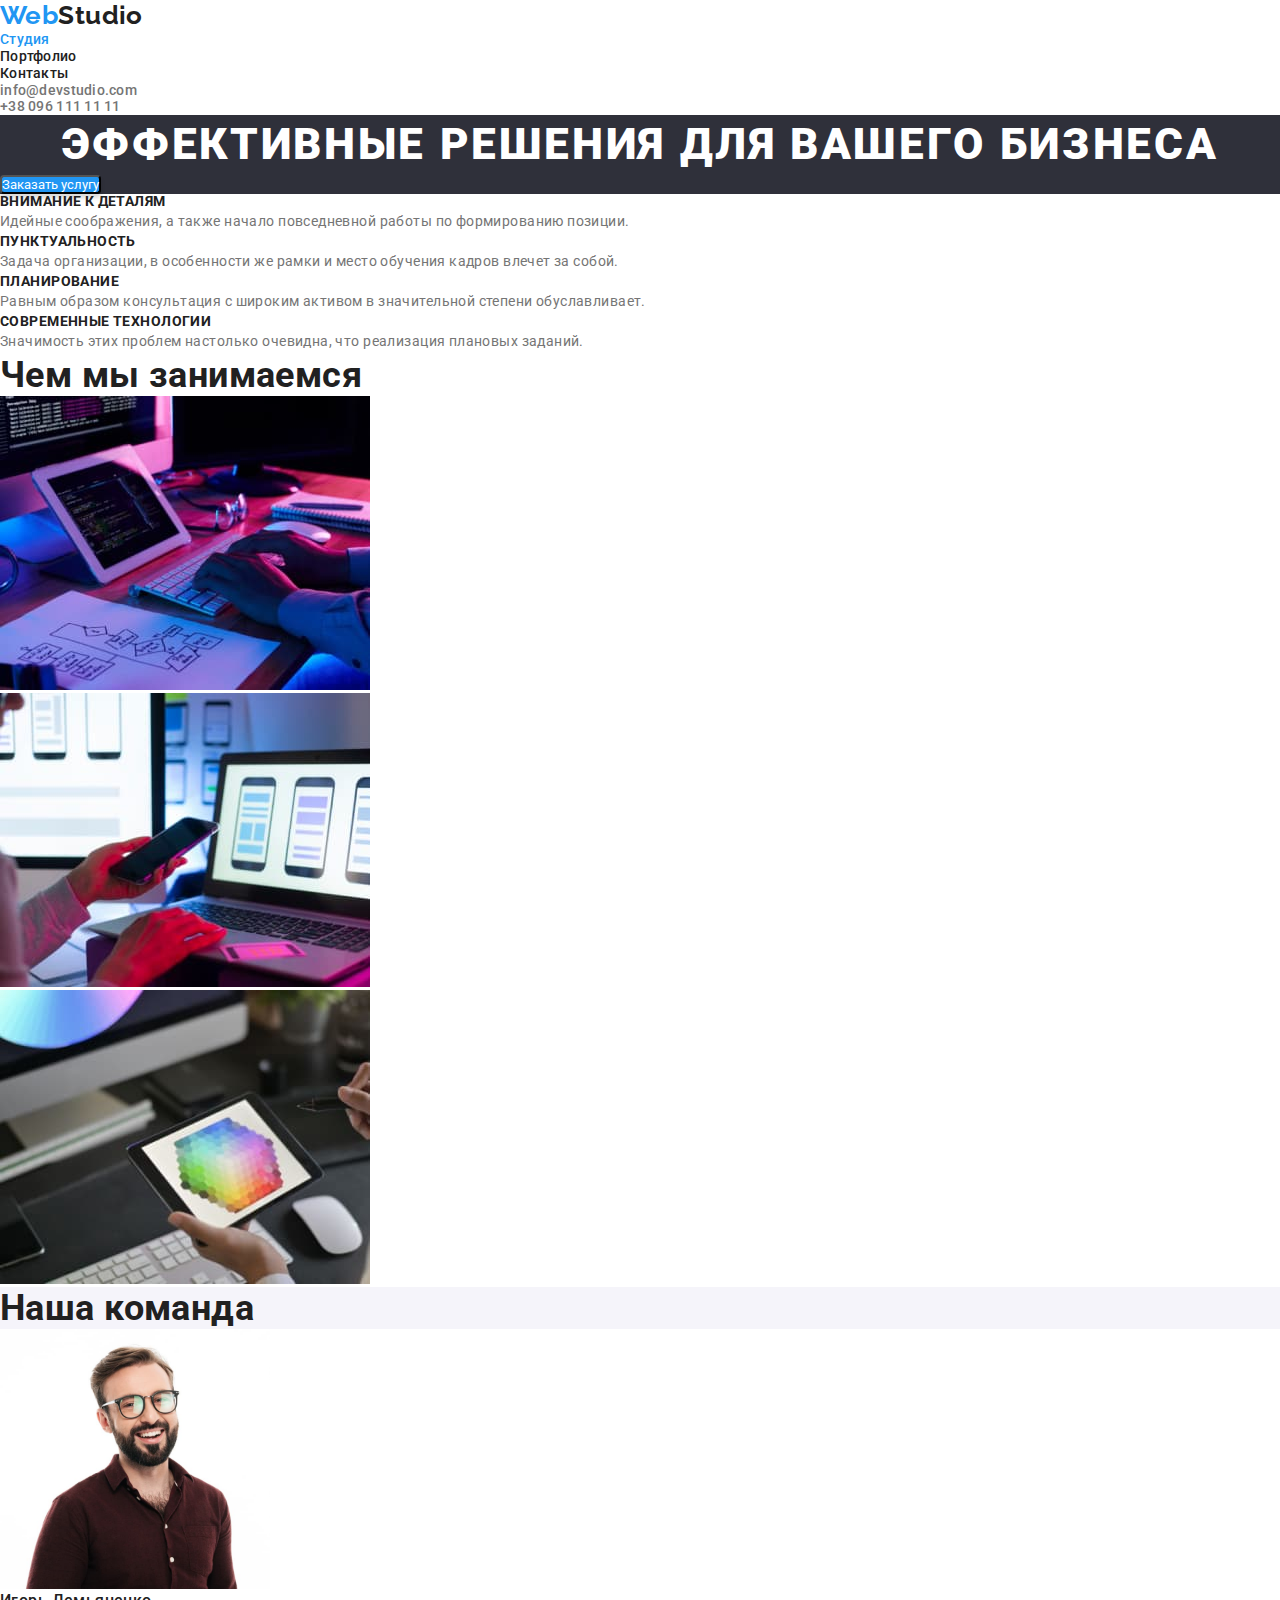
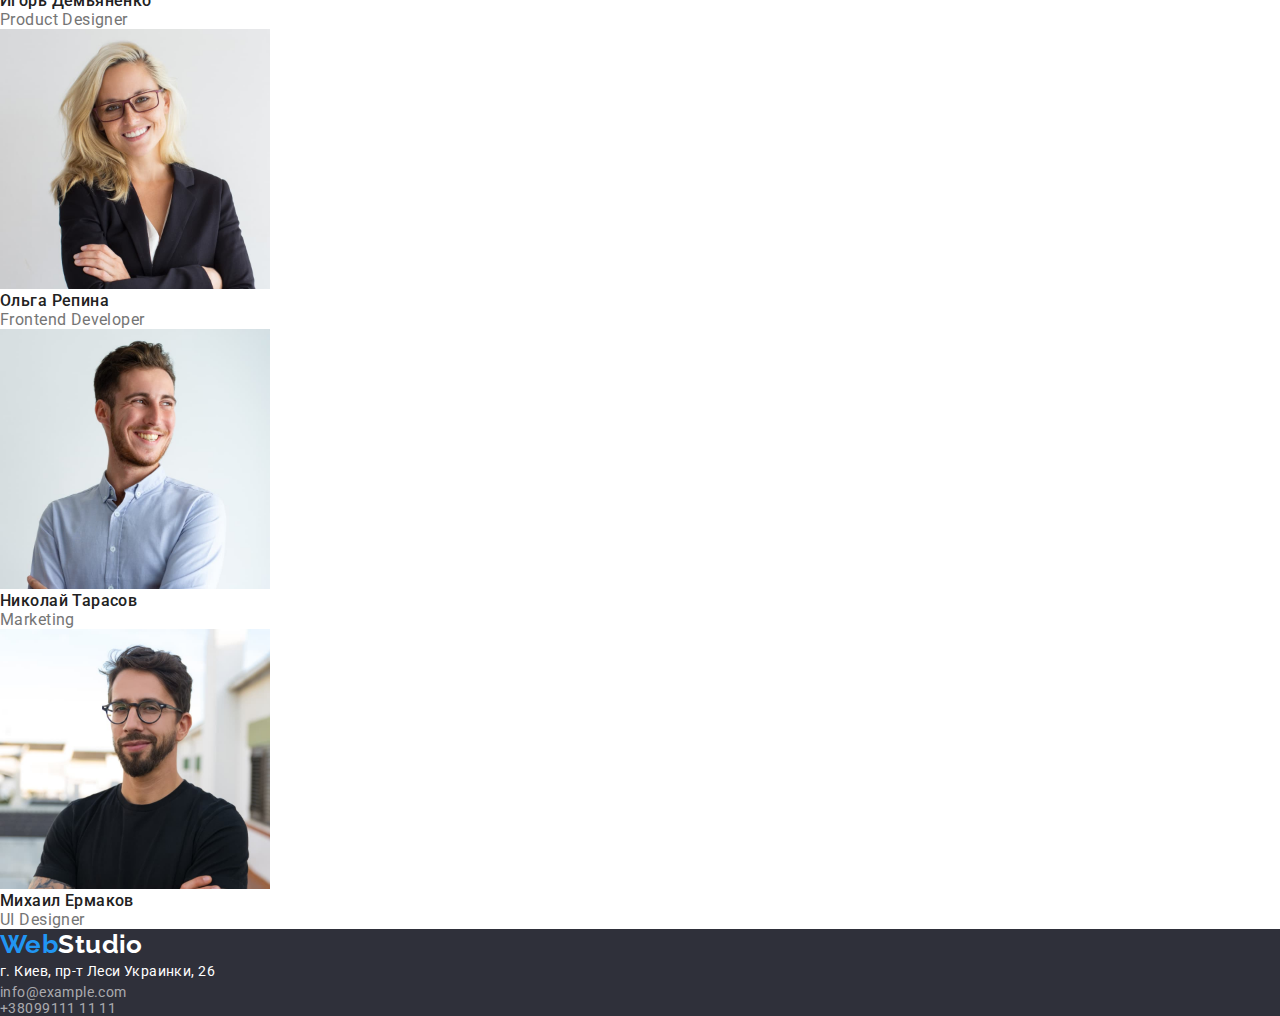
==== index.html @ 6daf39ee "add file from hw-02" ====
<!DOCTYPE html>
<html lang="ru">
  <head>
    <meta charset="UTF-8" />
    <meta http-equiv="X-UA-Compatible" content="IE=edge" />
    <meta name="viewport" content="width=device-width, initial-scale=1.0" />
    <title>WebStudio</title>
    <link rel="preconnect" href="https://fonts.googleapis.com" />
    <link rel="preconnect" href="https://fonts.gstatic.com" crossorigin />
    <link
      href="https://fonts.googleapis.com/css2?family=Raleway:wght@700&family=Roboto:wght@400;500;700;900&display=swap"
      rel="stylesheet"
    />
    <link rel="stylesheet" href="./css/styles.css" />
  </head>
  <body>
    <!-- шапка сайту -->
    <header class="header">
      <nav class="header-nav">
        <a href="" class="header-logo">Web<span class="header-logoblack">Studio</span></a>
        <ul class="header-nav list">
          <li class="header-item"><a href="./index.html" class="headerlink current">Студия</a></li>
          <li class="header-item"><a href="./portfolio.html" class="headerlink">Портфолио</a></li>
          <li class="header-item"><a href="" class="headerlink">Контакты</a></li>
        </ul>
      </nav>
      <!-- мейл і тел -->
      <ul class="header-contact list">
        <li class="header-item">
          <a href="mailto:info@devstudio.com" class="headermail">info@devstudio.com</a>
        </li>
        <li class="header-item">
          <a href="tel:+380961111111" class="headertel">+38 096 111 11 11</a>
        </li>
      </ul>
    </header>
    <!-- ефективне рішення -->
    <main>
      <section class="efect">
        <h1 class="texth1">Эффективные решения для вашего бизнеса</h1>
        <button type="button" class="button-zakaz">Заказать услугу</button>
      </section>
      <!-- особливості -->
      <section>
        <h2 hidden>Особливості</h2>
        <ul class="title list">
          <li class="special item">
            <h3 class="special-big">Внимание к деталям</h3>
            <p class="special small">
              Идейные соображения, а также начало повседневной работы по формированию позиции.
            </p>
          </li>
          <li class="special item">
            <h3 class="special-big">Пунктуальность</h3>
            <p class="special small">
              Задача организации, в особенности же рамки и место обучения кадров влечет за собой.
            </p>
          </li>
          <li class="special item">
            <h3 class="special-big">Планирование</h3>
            <p class="special small">
              Равным образом консультация с широким активом в значительной степени обуславливает.
            </p>
          </li>
          <li class="special item">
            <h3 class="special-big">Современные технологии</h3>
            <p class="special small">
              Значимость этих проблем настолько очевидна, что реализация плановых заданий.
            </p>
          </li>
        </ul>
      </section>
      <!-- чим ми займаємося -->
      <section>
        <h2 class="chem-text">Чем мы занимаемся</h2>
        <ul class="chem-list">
          <li class="chem-item">
            <a href="" class="working1"
              ><img src="./images/img1.jpg" alt="work with comp" width="370"
            /></a>
          </li>
          <li>
            <a href="" class="working2"
              ><img src="./images/img2.jpg" alt="work with phone" width="370"
            /></a>
          </li>
          <li>
            <a href="" class="working3"
              ><img src="./images/img3.jpg" alt="work with tablet" width="370"
            /></a>
          </li>
        </ul>
      </section>
      <!-- наша команда -->
      <section class="ourteam">
        <h2 class="ourteam-text">Наша команда</h2>
        <ul class="team-list">
          <li class="team-item">
            <img src="./images/imgteam1.jpg" alt="Product Designer" width="270" />
            <h3 class="teamtext-big">Игорь Демьяненко</h3>
            <p class="teamtext-small" lang="eu">Product Designer</p>
          </li>
          <li class="team-item">
            <img src="./images/imgteam2.jpg" alt="Frontend Developer" width="270" />
            <h3 class="teamtext-big">Ольга Репина</h3>
            <p class="teamtext-small" lang="eu">Frontend Developer</p>
          </li>
          <li class="team-item">
            <img src="./images/imgteam3.jpg" alt="Marketing" width="270" />
            <h3 class="teamtext-big">Николай Тарасов</h3>
            <p class="teamtext-small" lang="eu">Marketing</p>
          </li>
          <li class="team-item">
            <img src="./images/imgteam4.jpg" alt="UI Designer" width="270" />
            <h3 class="teamtext-big">Михаил Ермаков</h3>
            <p class="teamtext-small" lang="eu">UI Designer</p>
          </li>
        </ul>
      </section>
    </main>
    <!-- подвал -->
    <footer class="footer">
      <a href="" class="footer-logo">Web<span class="footer-logowhite">Studio</span></a>
      <address class="footer-address">
        <ul class="footer-list">
          <li class="footer-item">
            <a href="" class="footer-streat">г. Киев, пр-т Леси Украинки, 26</a>
          </li>
          <li class="footer-item">
            <a href="mailto:info@example.com" class="footermail-link">info@example.com</a>
          </li>
          <li class="footer-item">
            <a href="tel:+380991111111" class="footertel-link">+38099111 11 11</a>
          </li>
        </ul>
      </address>
    </footer>
  </body>
</html>
---- css/styles.css ----
/* Палітра кольорів */
/* primary-text-color: #212121;
    second-text-color: #757575;
    accent-color: #2196f3;
    accent-color-text: #ffffff;
    background-header: #ffffff;
    background-efect: #2f303a;
    background-ourteam-color: #f5f4fa;
    line-header: #ececec;
    background-buttom: #f5f4fa;
    background-buttom-accent: #2196f3;
    box-shadow: 0px 3px 1px rgba(0, 0, 0, 0.1), 0px 1px 2px rgba(0, 0, 0, 0.08),
  0px 2px 2px rgba(0, 0, 0, 0.12);
    box-shadow-buttom-studio: 0px 4px 4px rgba(0, 0, 0, 0.15);
    box-shadow-team: 0px 1px 3px rgba(0, 0, 0, 0.12), 0px 1px 1px rgba(0, 0, 0, 0.14),
    0px 2px 1px rgba(0, 0, 0, 0.2);
    background-color: #ffffff;
    background-box: #ffffff;
    border-color: #eeeeee;
    footerbackground-color: #2f303a;
    footer-text: rgba(255, 255, 255, 0.6);
    footer-text-color: #ffffff; */

:root {
  --primary-text-color: #212121;
  --second-text-color: #757575;
  --accent-color: #2196f3;
  --accent-color-text: #ffffff;
  --background-header: #ffffff;
  --background-efect: #2f303a;
  --background-ourteam-color: #f5f4fa;
  --line-header: #ececec;
  --background-buttom: #f5f4fa;
  --background-buttom-accent: #2196f3;
  --background-buttom-zakaz-hover: #188ce8;
  --box-shadow: 0px 3px 1px rgba(0, 0, 0, 0.1), 0px 1px 2px rgba(0, 0, 0, 0.08),
    0px 2px 2px rgba(0, 0, 0, 0.12);
  --box-shadow-buttom-studio: 0px 4px 4px rgba(0, 0, 0, 0.15);
  --box-shadow-team: 0px 1px 3px rgba(0, 0, 0, 0.12), 0px 1px 1px rgba(0, 0, 0, 0.14),
    0px 2px 1px rgba(0, 0, 0, 0.2);
  --background-color: #ffffff;
  --background-box: #ffffff;
  --background-img-team: #ffffff;
  --border-color: #eeeeee;
  --footerbackground-color: #2f303a;
  --footer-text: rgba(255, 255, 255, 0.6);
  --footer-text-color: #ffffff;
}

body {
  color: var(--primary-text-color);
  background: var(--background-color);
  font-family: 'Roboto', sans-serif;
  font-size: 14px;
  font-style: normal;
  letter-spacing: 0.03em;
}

.header {
  background: var(--background-header);
}
.list,
a {
  font-style: normal;
  list-style: none;
  text-decoration: none;
}
* {
  margin: 0;
  padding: 0;
}

/* логотип WebStudio */
.header-logo {
  font-family: 'Raleway';
  font-weight: 700;
  font-size: 26px;
  line-height: 1.2;
  color: var(--accent-color);
}
.header-logoblack {
  color: var(--primary-text-color);
}

/* навігація Студия */
.headerlink {
  font-weight: 500;
  line-height: 1.2;
  letter-spacing: 0.02em;
  color: var(--primary-text-color);
}

.header-nav .headerlink.current {
  color: var(--accent-color);
}
.header-nav .headerlink:hover,
.header-nav .headerlink:focus {
  color: var(--accent-color);
}

/* мейл і тел */
.headermail,
.headertel {
  cursor: pointer;
  font-weight: 500;
  line-height: 1.2;
  letter-spacing: 0.02em;
  color: var(--second-text-color);
}

.headermail:hover,
.headermail:focus {
  color: var(--accent-color);
}
.headertel:hover,
.headertel:focus {
  color: var(--accent-color);
}

/* фильтр */
.filter {
  font-family: inherit;
  font-weight: 500;
  font-size: 16px;
  line-height: 1.62;
  text-align: center;
  cursor: pointer;
  color: var(--primary-text-color);
  background: var(--background-buttom);
  border-radius: 4px;
}
.vse {
  color: var(--accent-color-text);
  background-color: var(--background-buttom-accent);
  cursor: pointer;
  box-shadow: var(--box-shadow);
}
.vse:hover,
.vse:focus {
  color: var(--accent-color-text);
  background-color: var(--background-buttom-accent);
}
.vse:active {
  color: var(--accent-color-text);
  background-color: var(--background-buttom-accent);
}
.web {
  cursor: pointer;
}
.web:hover,
.web:focus {
  color: var(--accent-color-text);
  background-color: var(--background-buttom-accent);
}
.pril {
  cursor: pointer;
}
.pril:hover,
.pril:focus {
  color: var(--accent-color-text);
  background-color: var(--background-buttom-accent);
}
.diz {
  cursor: pointer;
}
.diz:hover,
.diz:focus {
  color: var(--accent-color-text);
  background-color: var(--background-buttom-accent);
}
.market {
  cursor: pointer;
}
.market:hover,
.market:focus {
  color: var(--accent-color-text);
  background-color: var(--background-buttom-accent);
}

/* project  */
.project-big {
  font-weight: 700;
  font-size: 18px;
  line-height: 2;
  letter-spacing: 0.06em;
  color: var(--primary-text-color);
}
.project-small {
  font-size: 16px;
  line-height: 1.87;
  color: var(--second-text-color);
}
.box {
  box-sizing: border-box;
  background: var(--background-box);
  border: 1px solid var(--border-color);
}

/* підвал */
.footer {
  background: var(--footerbackground-color);
}
.footer-logo {
  font-family: 'Raleway';
  font-weight: 700;
  font-size: 26px;
  line-height: 1.2;
  color: var(--accent-color);
}
.footer-logowhite {
  color: var(--accent-color-text);
}
.footer-address {
  font-style: inherit;
}

.footer-streat {
  line-height: 1.71;
  letter-spacing: 0.03em;
  color: var(--footer-text-color);
}
.footer-item > a:hover,
.footer-item > a:focus {
  color: var(--accent-color);
}
.footermail-link,
.footertel-link {
  letter-spacing: 0.03em;
  color: var(--footer-text);
  text-decoration: none;
}

/* css index */

/* ефективне рішення */
.efect {
  background-color: var(--background-efect);
}
.texth1 {
  font-weight: 900;
  font-size: 44px;
  line-height: 1.36;
  text-align: center;
  letter-spacing: 0.06em;
  text-transform: uppercase;
  color: var(--accent-color-text);
}
/* кнопка */
.button-zakaz {
  font-family: inherit;
  box-shadow: var(--box-shadow-buttom-studio);
  border-radius: 4px;
  color: var(--accent-color-text);
  background: var(--background-buttom-accent);
}
.button-zakaz:hover,
.button-zakaz:focus {
  color: var(--accent-color-text);
  background-color: var(--background-buttom-zakaz-hover);
}
/* особливості */
.special-big {
  font-weight: 700;
  font-size: 14px;
  line-height: 1.14;
  text-transform: uppercase;
  color: var(--primary-text-color);
}
/* застосовано іншу специфічність css */
.special .small {
  font-weight: 400;
  font-size: 14px;
  line-height: 1.71;
  color: var(--second-text-color);
}

/* чим ми займаємося */
.chem-text {
  font-weight: 700;
  font-size: 36px;
  line-height: 1.17;
  color: var(--primary-text-color);
}

/* наша команда */
.ourteam {
  background: var(--background-ourteam-color);
}
.team-item {
  background-color: var(--background-img-team);
}
.ourteam-text {
  font-weight: 700;
  font-size: 36px;
  line-height: 1.17;
  color: var(--primary-text-color);
}
.teamtext-big {
  font-weight: 500;
  font-size: 16px;
  line-height: 1.12;
  color: var(--primary-text-color);
}

.teamtext-small {
  font-weight: 400;
  font-size: 16px;
  line-height: 1.19;
  color: var(--second-text-color);
}
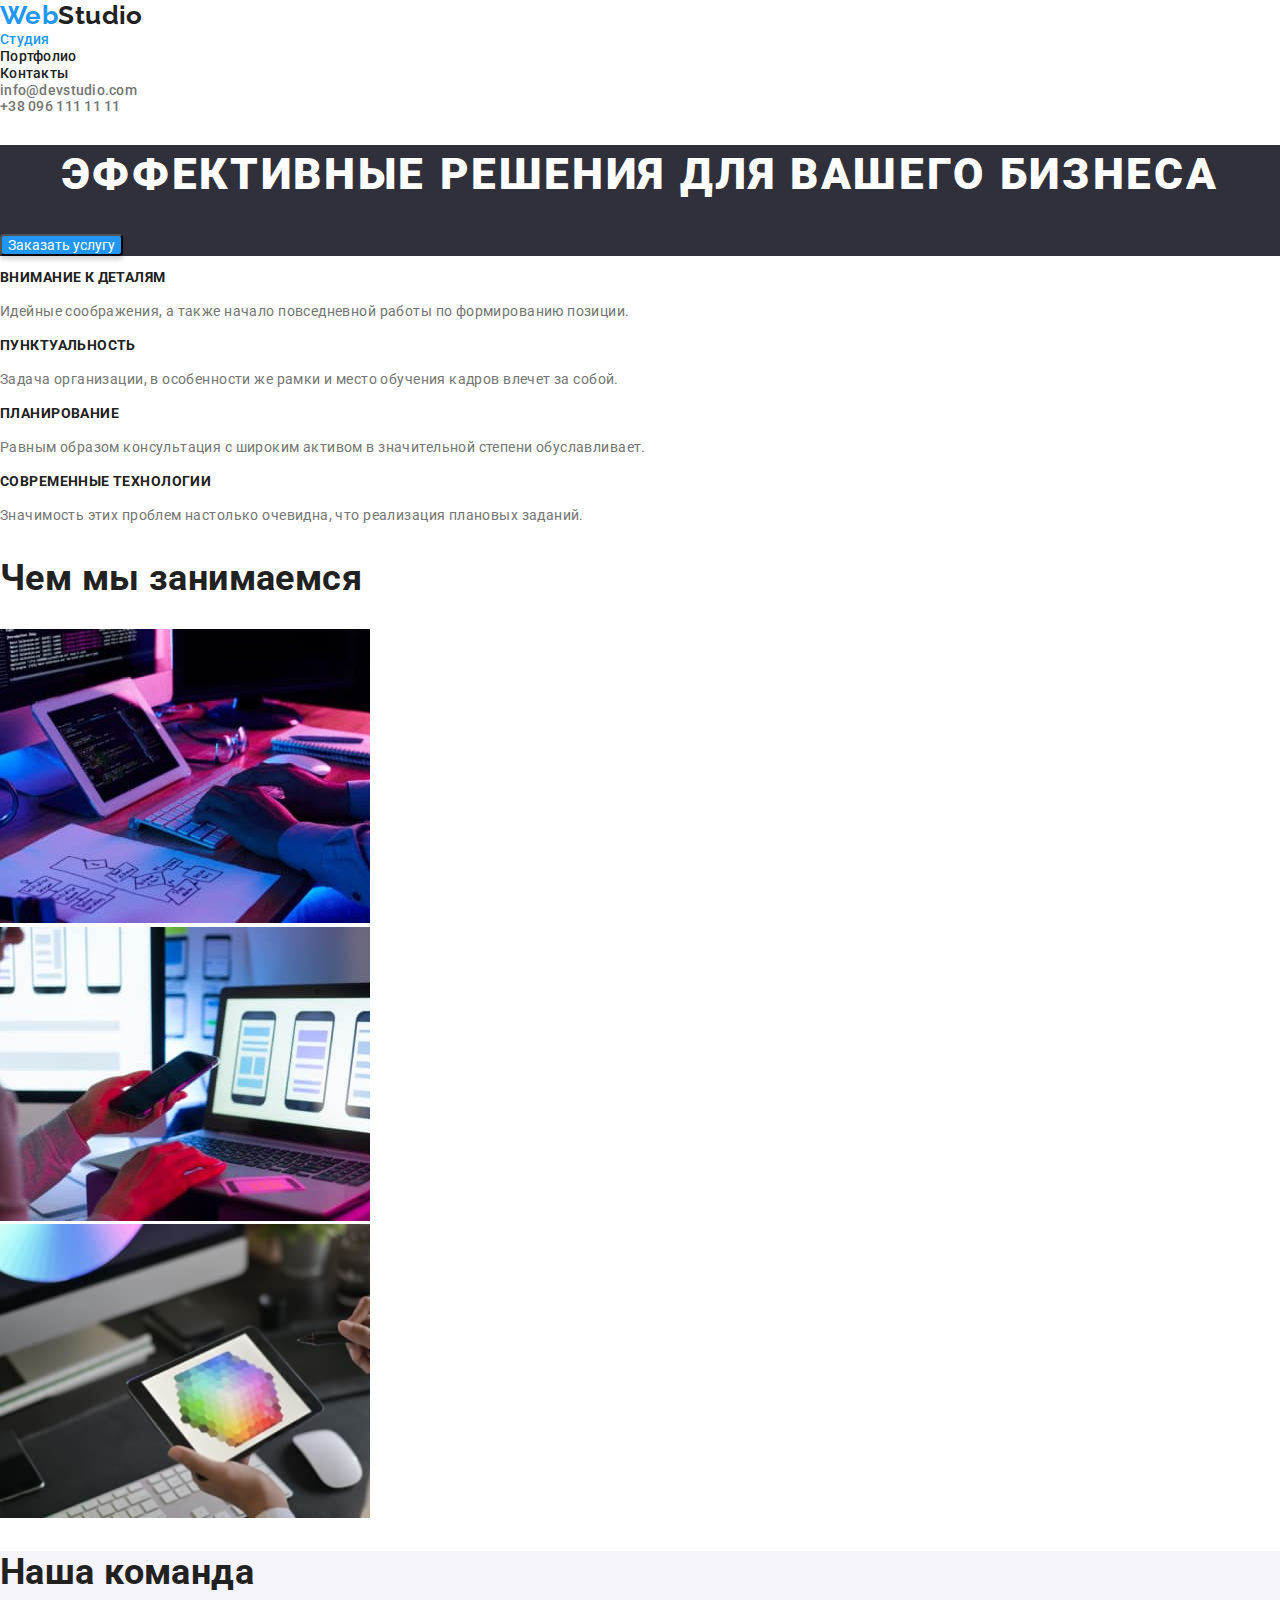
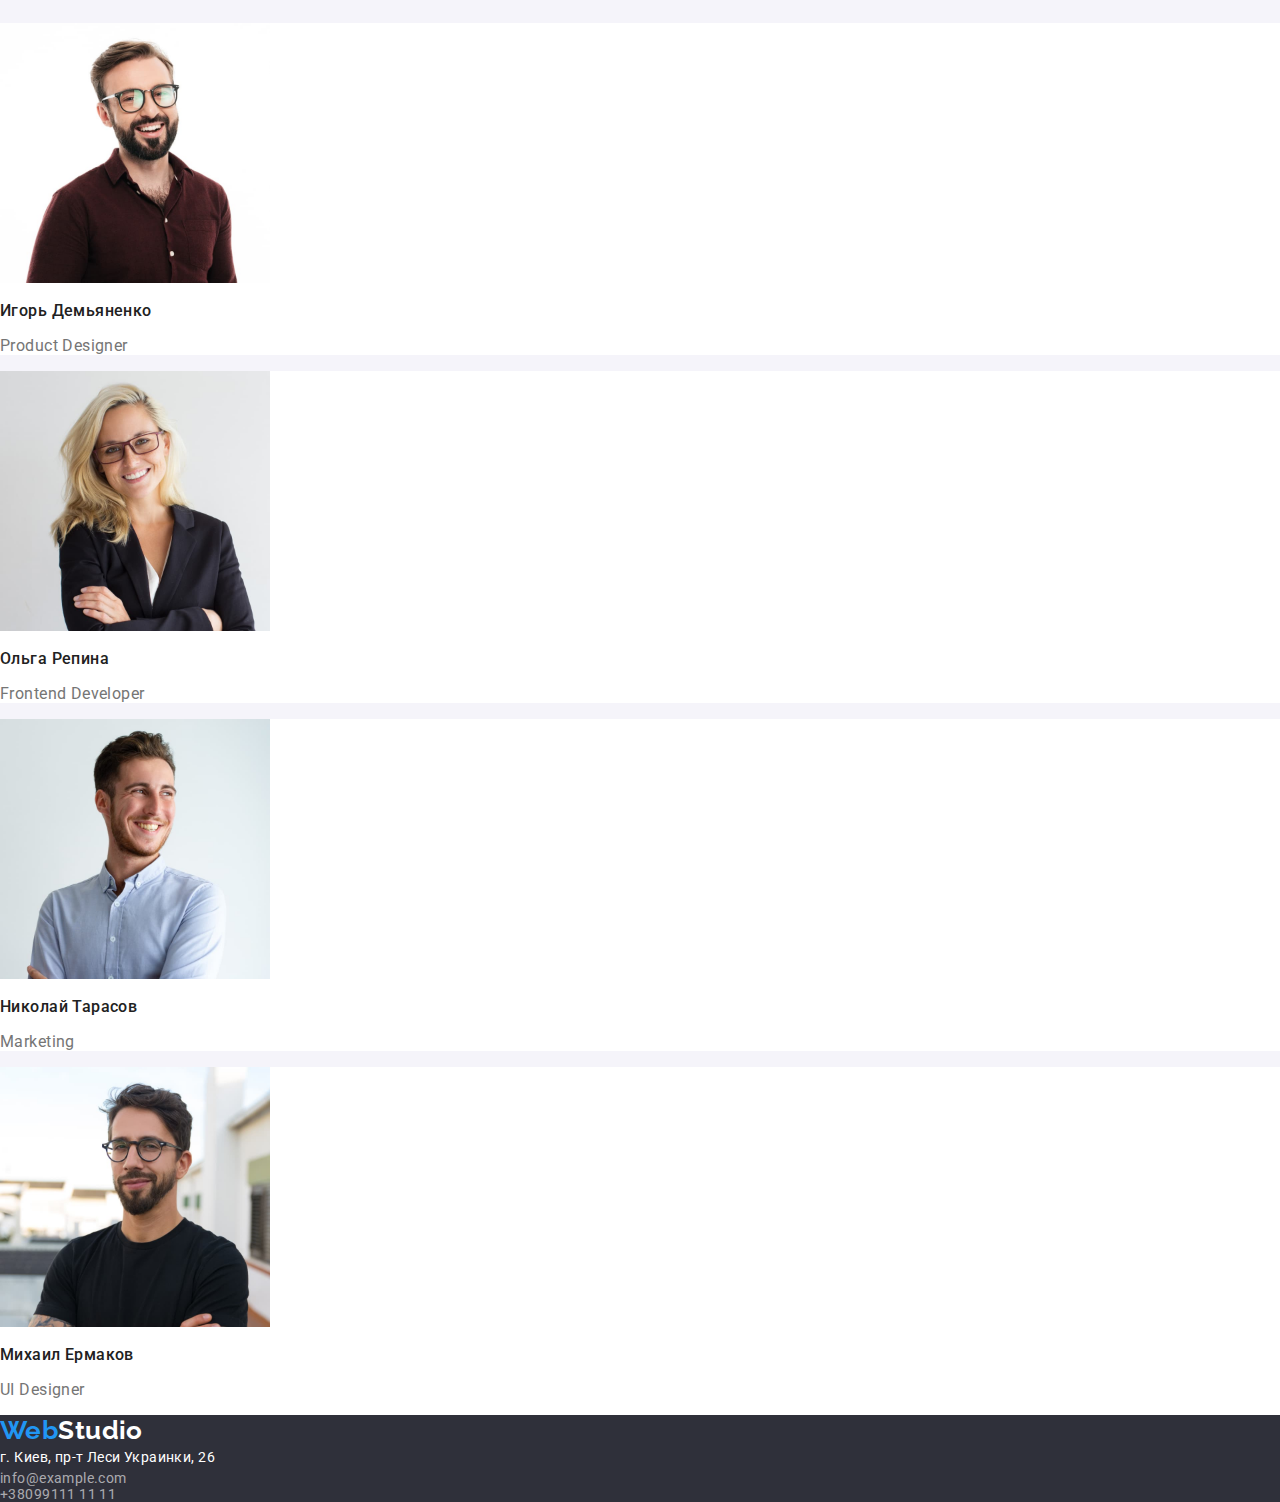
==== commit 1e39a893: "add normalize" ====
--- a/index.html
+++ b/index.html
@@ -10,6 +10,10 @@
     <link
       href="https://fonts.googleapis.com/css2?family=Raleway:wght@700&family=Roboto:wght@400;500;700;900&display=swap"
       rel="stylesheet"
+    />
+    <link
+      rel="stylesheet"
+      href="https://cdnjs.cloudflare.com/ajax/libs/modern-normalize/1.1.0/modern-normalize.min.css"
     />
     <link rel="stylesheet" href="./css/styles.css" />
   </head>
@@ -73,7 +77,7 @@
       <!-- чим ми займаємося -->
       <section>
         <h2 class="chem-text">Чем мы занимаемся</h2>
-        <ul class="chem-list">
+        <ul class="chem-list list">
           <li class="chem-item">
             <a href="" class="working1"
               ><img src="./images/img1.jpg" alt="work with comp" width="370"
@@ -94,7 +98,7 @@
       <!-- наша команда -->
       <section class="ourteam">
         <h2 class="ourteam-text">Наша команда</h2>
-        <ul class="team-list">
+        <ul class="team-list list">
           <li class="team-item">
             <img src="./images/imgteam1.jpg" alt="Product Designer" width="270" />
             <h3 class="teamtext-big">Игорь Демьяненко</h3>
@@ -122,7 +126,7 @@
     <footer class="footer">
       <a href="" class="footer-logo">Web<span class="footer-logowhite">Studio</span></a>
       <address class="footer-address">
-        <ul class="footer-list">
+        <ul class="footer-list list">
           <li class="footer-item">
             <a href="" class="footer-streat">г. Киев, пр-т Леси Украинки, 26</a>
           </li>
--- a/css/styles.css
+++ b/css/styles.css
@@ -46,8 +46,17 @@
   --footer-text: rgba(255, 255, 255, 0.6);
   --footer-text-color: #ffffff;
 }
+html {
+  box-sizing: border-box;
+}
+*,
+*::before,
+*::after {
+  box-sizing: inherit;
+}
 
 body {
+  margin: 0;
   color: var(--primary-text-color);
   background: var(--background-color);
   font-family: 'Roboto', sans-serif;
@@ -64,8 +73,6 @@
   font-style: normal;
   list-style: none;
   text-decoration: none;
-}
-* {
   margin: 0;
   padding: 0;
 }
@@ -90,11 +97,11 @@
   color: var(--primary-text-color);
 }
 
-.header-nav .headerlink.current {
-  color: var(--accent-color);
-}
-.header-nav .headerlink:hover,
-.header-nav .headerlink:focus {
+.headerlink.current {
+  color: var(--accent-color);
+}
+.headerlink:hover,
+.headerlink:focus {
   color: var(--accent-color);
 }
 
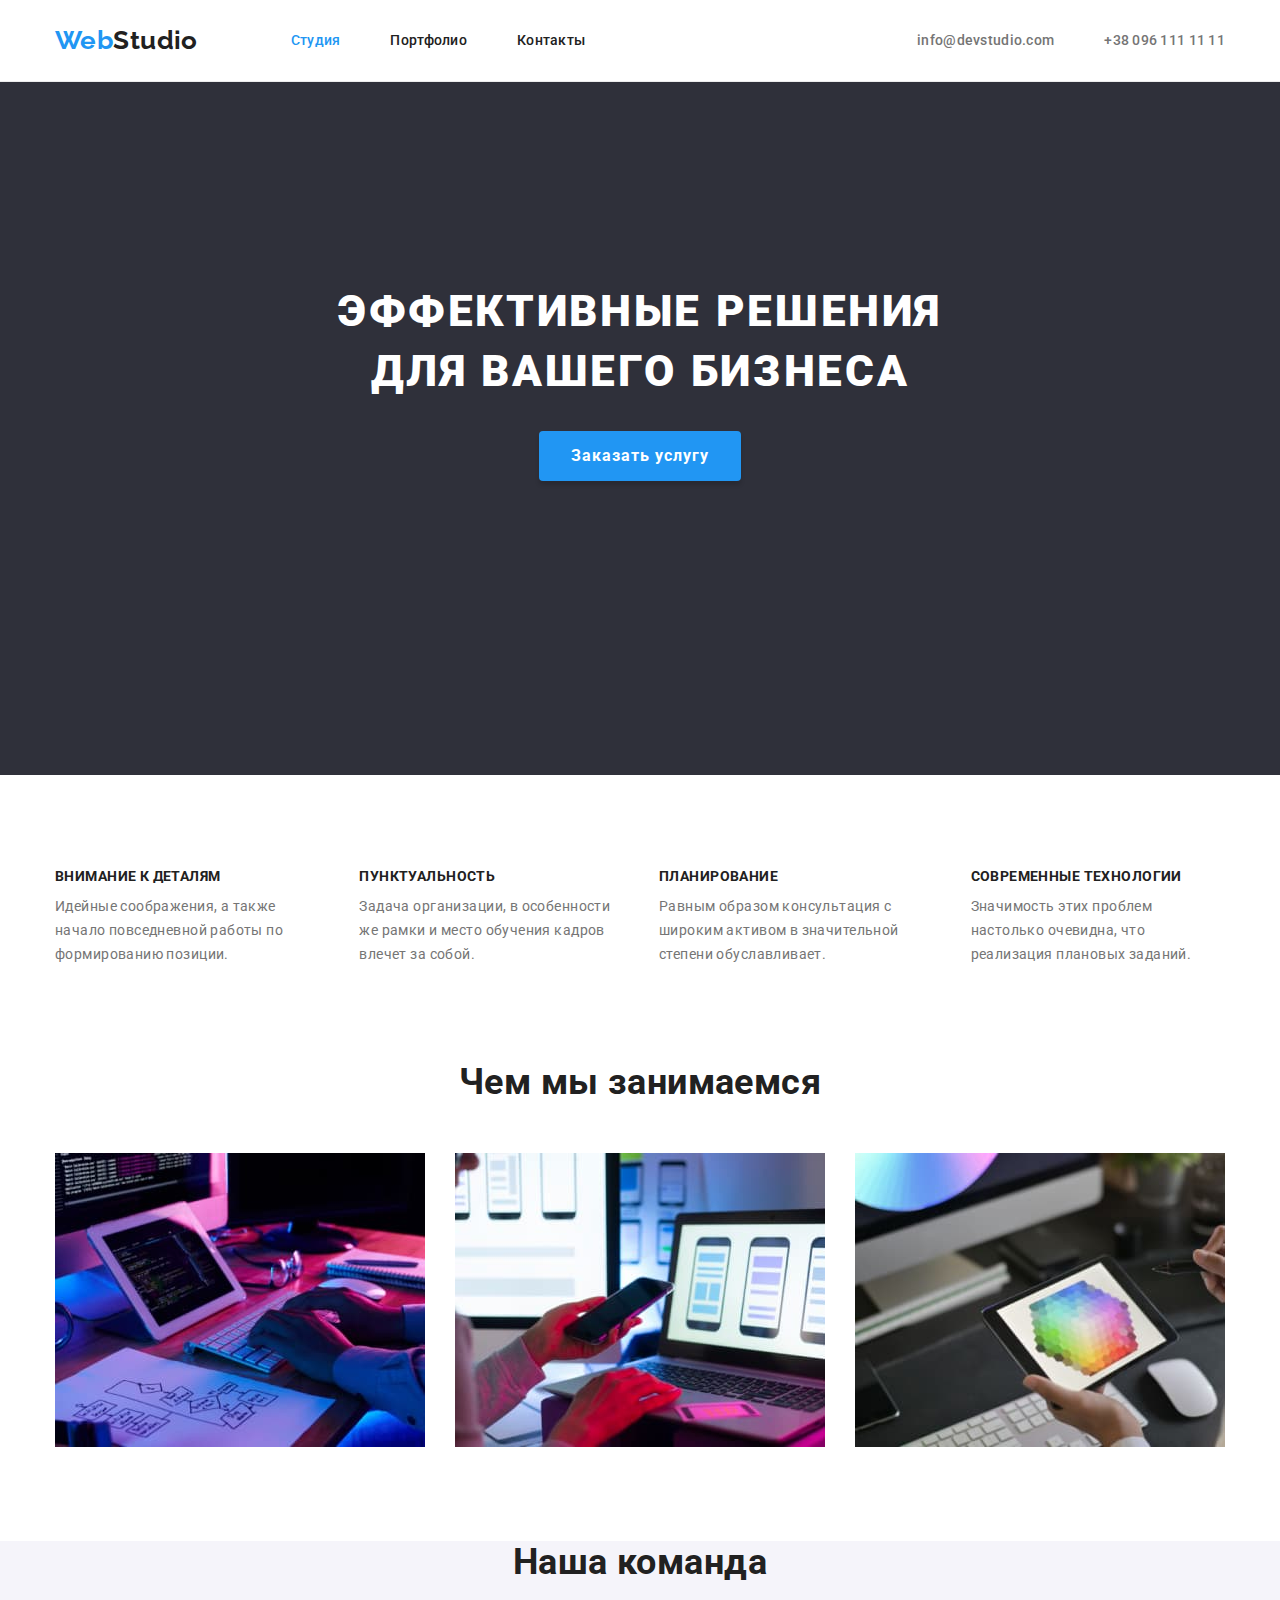
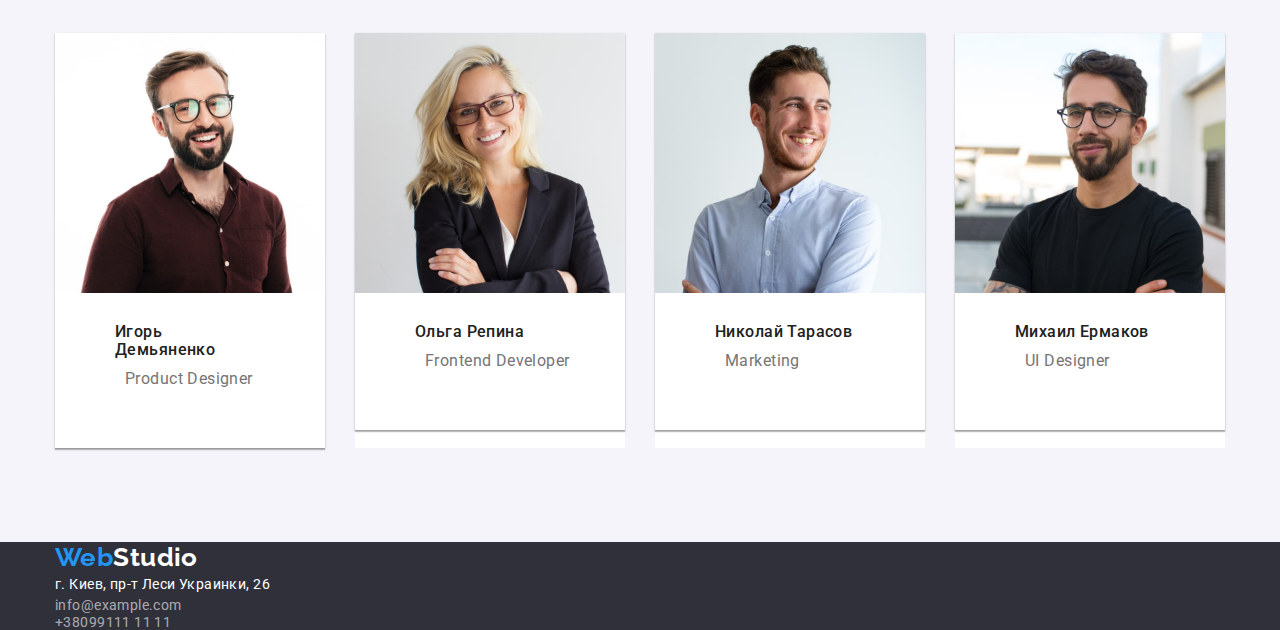
==== commit 249d966c: "margin+padding" ====
--- a/index.html
+++ b/index.html
@@ -20,124 +20,165 @@
   <body>
     <!-- шапка сайту -->
     <header class="header">
-      <nav class="header-nav">
-        <a href="" class="header-logo">Web<span class="header-logoblack">Studio</span></a>
-        <ul class="header-nav list">
-          <li class="header-item"><a href="./index.html" class="headerlink current">Студия</a></li>
-          <li class="header-item"><a href="./portfolio.html" class="headerlink">Портфолио</a></li>
-          <li class="header-item"><a href="" class="headerlink">Контакты</a></li>
+      <div class="conteiner header-contact">
+        <nav class="header-navig">
+          <a href="" class="header-logo">Web<span class="header-logoblack">Studio</span></a>
+          <ul class="header-nav list">
+            <li class="header-item">
+              <a href="./index.html" class="headerlink current">Студия</a>
+            </li>
+            <li class="header-item"><a href="./portfolio.html" class="headerlink">Портфолио</a></li>
+            <li class="header-item"><a href="" class="headerlink">Контакты</a></li>
+          </ul>
+        </nav>
+
+        <!-- мейл і тел -->
+        <ul class="header-contact list">
+          <li class="header-item">
+            <a href="mailto:info@devstudio.com" class="headermail">info@devstudio.com</a>
+          </li>
+          <li class="header-item">
+            <a href="tel:+380961111111" class="headertel">+38 096 111 11 11</a>
+          </li>
         </ul>
-      </nav>
-      <!-- мейл і тел -->
-      <ul class="header-contact list">
-        <li class="header-item">
-          <a href="mailto:info@devstudio.com" class="headermail">info@devstudio.com</a>
-        </li>
-        <li class="header-item">
-          <a href="tel:+380961111111" class="headertel">+38 096 111 11 11</a>
-        </li>
-      </ul>
+      </div>
     </header>
     <!-- ефективне рішення -->
     <main>
-      <section class="efect">
+      <section class="section efect">
         <h1 class="texth1">Эффективные решения для вашего бизнеса</h1>
         <button type="button" class="button-zakaz">Заказать услугу</button>
       </section>
       <!-- особливості -->
-      <section>
-        <h2 hidden>Особливості</h2>
-        <ul class="title list">
-          <li class="special item">
-            <h3 class="special-big">Внимание к деталям</h3>
-            <p class="special small">
-              Идейные соображения, а также начало повседневной работы по формированию позиции.
-            </p>
-          </li>
-          <li class="special item">
-            <h3 class="special-big">Пунктуальность</h3>
-            <p class="special small">
-              Задача организации, в особенности же рамки и место обучения кадров влечет за собой.
-            </p>
-          </li>
-          <li class="special item">
-            <h3 class="special-big">Планирование</h3>
-            <p class="special small">
-              Равным образом консультация с широким активом в значительной степени обуславливает.
-            </p>
-          </li>
-          <li class="special item">
-            <h3 class="special-big">Современные технологии</h3>
-            <p class="special small">
-              Значимость этих проблем настолько очевидна, что реализация плановых заданий.
-            </p>
-          </li>
-        </ul>
+      <section class="section special">
+        <div class="conteiner">
+          <h2 hidden>Особливості</h2>
+          <ul class="title-list list">
+            <li class="special-item">
+              <h3 class="special-big">Внимание к деталям</h3>
+              <p class="special small">
+                Идейные соображения, а также начало повседневной работы по формированию позиции.
+              </p>
+            </li>
+            <li class="special-item">
+              <h3 class="special-big">Пунктуальность</h3>
+              <p class="special small">
+                Задача организации, в особенности же рамки и место обучения кадров влечет за собой.
+              </p>
+            </li>
+            <li class="special-item">
+              <h3 class="special-big">Планирование</h3>
+              <p class="special small">
+                Равным образом консультация с широким активом в значительной степени обуславливает.
+              </p>
+            </li>
+            <li class="special-item">
+              <h3 class="special-big">Современные технологии</h3>
+              <p class="special small">
+                Значимость этих проблем настолько очевидна, что реализация плановых заданий.
+              </p>
+            </li>
+          </ul>
+        </div>
       </section>
       <!-- чим ми займаємося -->
-      <section>
-        <h2 class="chem-text">Чем мы занимаемся</h2>
-        <ul class="chem-list list">
-          <li class="chem-item">
-            <a href="" class="working1"
-              ><img src="./images/img1.jpg" alt="work with comp" width="370"
-            /></a>
-          </li>
-          <li>
-            <a href="" class="working2"
-              ><img src="./images/img2.jpg" alt="work with phone" width="370"
-            /></a>
-          </li>
-          <li>
-            <a href="" class="working3"
-              ><img src="./images/img3.jpg" alt="work with tablet" width="370"
-            /></a>
-          </li>
-        </ul>
+      <section class="section chem">
+        <div class="conteiner">
+          <h2 class="chem-text">Чем мы занимаемся</h2>
+          <ul class="chem-list list">
+            <li class="chem-item">
+              <a href="" class="working1"
+                ><img src="./images/img1.jpg" alt="work with comp" width="370"
+              /></a>
+            </li>
+            <li class="chem-item">
+              <a href="" class="working2"
+                ><img src="./images/img2.jpg" alt="work with phone" width="370"
+              /></a>
+            </li>
+            <li class="chem-item">
+              <a href="" class="working3"
+                ><img src="./images/img3.jpg" alt="work with tablet" width="370"
+              /></a>
+            </li>
+          </ul>
+        </div>
       </section>
       <!-- наша команда -->
-      <section class="ourteam">
-        <h2 class="ourteam-text">Наша команда</h2>
-        <ul class="team-list list">
-          <li class="team-item">
-            <img src="./images/imgteam1.jpg" alt="Product Designer" width="270" />
-            <h3 class="teamtext-big">Игорь Демьяненко</h3>
-            <p class="teamtext-small" lang="eu">Product Designer</p>
-          </li>
-          <li class="team-item">
-            <img src="./images/imgteam2.jpg" alt="Frontend Developer" width="270" />
-            <h3 class="teamtext-big">Ольга Репина</h3>
-            <p class="teamtext-small" lang="eu">Frontend Developer</p>
-          </li>
-          <li class="team-item">
-            <img src="./images/imgteam3.jpg" alt="Marketing" width="270" />
-            <h3 class="teamtext-big">Николай Тарасов</h3>
-            <p class="teamtext-small" lang="eu">Marketing</p>
-          </li>
-          <li class="team-item">
-            <img src="./images/imgteam4.jpg" alt="UI Designer" width="270" />
-            <h3 class="teamtext-big">Михаил Ермаков</h3>
-            <p class="teamtext-small" lang="eu">UI Designer</p>
-          </li>
-        </ul>
+      <section class="section ourteam">
+        <div class="conteiner">
+          <h2 class="ourteam-text">Наша команда</h2>
+          <ul class="team-list list">
+            <li class="team-item">
+              <article class="card">
+                <div class="card-thumb">
+                  <img src="./images/imgteam1.jpg" alt="Product Designer" width="270" />
+                </div>
+
+                <div class="card-content">
+                  <h3 class="teamtext-big">Игорь Демьяненко</h3>
+                  <p class="teamtext-small" lang="eu">Product Designer</p>
+                </div>
+              </article>
+            </li>
+            <li class="team-item">
+              <article class="card">
+                <div class="card-thumb">
+                  <img src="./images/imgteam2.jpg" alt="Frontend Developer" width="270" />
+                </div>
+
+                <div class="card-content">
+                  <h3 class="teamtext-big">Ольга Репина</h3>
+                  <p class="teamtext-small" lang="eu">Frontend Developer</p>
+                </div>
+              </article>
+            </li>
+            <li class="team-item">
+              <article class="card">
+                <div class="card-thumb">
+                  <img src="./images/imgteam3.jpg" alt="Marketing" width="270" />
+                </div>
+
+                <div class="card-content">
+                  <h3 class="teamtext-big">Николай Тарасов</h3>
+                  <p class="teamtext-small" lang="eu">Marketing</p>
+                </div>
+              </article>
+            </li>
+            <li class="team-item">
+              <article class="card">
+                <div class="card-thumb">
+                  <img src="./images/imgteam4.jpg" alt="UI Designer" width="270" />
+                </div>
+
+                <div class="card-content">
+                  <h3 class="teamtext-big">Михаил Ермаков</h3>
+                  <p class="teamtext-small" lang="eu">UI Designer</p>
+                </div>
+              </article>
+            </li>
+          </ul>
+        </div>
       </section>
     </main>
     <!-- подвал -->
     <footer class="footer">
-      <a href="" class="footer-logo">Web<span class="footer-logowhite">Studio</span></a>
-      <address class="footer-address">
-        <ul class="footer-list list">
-          <li class="footer-item">
-            <a href="" class="footer-streat">г. Киев, пр-т Леси Украинки, 26</a>
-          </li>
-          <li class="footer-item">
-            <a href="mailto:info@example.com" class="footermail-link">info@example.com</a>
-          </li>
-          <li class="footer-item">
-            <a href="tel:+380991111111" class="footertel-link">+38099111 11 11</a>
-          </li>
-        </ul>
-      </address>
+      <div class="conteiner">
+        <a href="" class="footer-logo">Web<span class="footer-logowhite">Studio</span></a>
+        <address class="footer-address">
+          <ul class="footer-list list">
+            <li class="footer-item">
+              <a href="" class="footer-streat">г. Киев, пр-т Леси Украинки, 26</a>
+            </li>
+            <li class="footer-item">
+              <a href="mailto:info@example.com" class="footermail-link">info@example.com</a>
+            </li>
+            <li class="footer-item">
+              <a href="tel:+380991111111" class="footertel-link">+38099111 11 11</a>
+            </li>
+          </ul>
+        </address>
+      </div>
     </footer>
   </body>
 </html>
--- a/css/styles.css
+++ b/css/styles.css
@@ -26,6 +26,8 @@
   --second-text-color: #757575;
   --accent-color: #2196f3;
   --accent-color-text: #ffffff;
+  --box-cards-gap: 30px;
+  --box-cards-gap-top: 50px;
   --background-header: #ffffff;
   --background-efect: #2f303a;
   --background-ourteam-color: #f5f4fa;
@@ -45,18 +47,45 @@
   --footerbackground-color: #2f303a;
   --footer-text: rgba(255, 255, 255, 0.6);
   --footer-text-color: #ffffff;
-}
-html {
+  --barder-line: 1px solid #ececec;
+}
+/* html {
   box-sizing: border-box;
 }
 *,
 *::before,
 *::after {
   box-sizing: inherit;
+} */
+
+h1,
+h2,
+h3,
+h4,
+h5,
+h6,
+p {
+  margin: 0;
+}
+ul {
+  margin: 0;
+  padding-left: 0;
+}
+img {
+  display: block;
+  max-width: 100%;
+  height: auto;
+}
+.list,
+a {
+  list-style: none;
+  text-decoration: none;
+}
+address {
+  font-style: normal;
 }
 
 body {
-  margin: 0;
   color: var(--primary-text-color);
   background: var(--background-color);
   font-family: 'Roboto', sans-serif;
@@ -64,39 +93,58 @@
   font-style: normal;
   letter-spacing: 0.03em;
 }
-
 .header {
+  border-bottom: var(--barder-line);
   background: var(--background-header);
 }
-.list,
-a {
-  font-style: normal;
-  list-style: none;
-  text-decoration: none;
-  margin: 0;
-  padding: 0;
-}
-
+.conteiner {
+  width: 1200px;
+  margin-left: auto;
+  margin-right: auto;
+  padding-left: 15px;
+  padding-right: 15px;
+  /* outline: 1px solid red; */
+}
+.section {
+  padding: 94px 0px;
+  /* background-color: orange; */
+}
 /* логотип WebStudio */
+.header-navig {
+  display: flex;
+  align-items: center;
+}
+.header-nav {
+  display: flex;
+  margin-left: 93px;
+  /* align-items: center; */
+}
 .header-logo {
+  color: var(--accent-color);
+
   font-family: 'Raleway';
   font-weight: 700;
   font-size: 26px;
   line-height: 1.2;
-  color: var(--accent-color);
 }
 .header-logoblack {
   color: var(--primary-text-color);
 }
 
 /* навігація Студия */
+.header-item:not(:last-child) {
+  margin-right: 50px;
+  /* outline: 1px solid red; */
+}
 .headerlink {
+  display: block;
+  padding: 32px 0;
+
+  color: var(--primary-text-color);
   font-weight: 500;
   line-height: 1.2;
   letter-spacing: 0.02em;
-  color: var(--primary-text-color);
-}
-
+}
 .headerlink.current {
   color: var(--accent-color);
 }
@@ -106,6 +154,15 @@
 }
 
 /* мейл і тел */
+
+.header-contact {
+  display: flex;
+  margin-left: auto;
+  align-items: center;
+}
+/* .header-nav .header-item + .header-item { bgc 
+  margin-left: 50px;
+} */
 .headermail,
 .headertel {
   cursor: pointer;
@@ -125,18 +182,44 @@
 }
 
 /* фильтр */
+.visually-hidden {
+  position: absolute;
+  width: 1px;
+  height: 1px;
+  margin: -1px;
+  border: 0;
+  padding: 0;
+  white-space: nowrap;
+  clip-path: inset(100%);
+  clip: rect(0 0 0 0);
+  overflow: hidden;
+}
 .filter {
+  display: flex;
+  margin-right: 8px;
+  padding: 6px 22px;
+  border-radius: 4px;
   font-family: inherit;
   font-weight: 500;
   font-size: 16px;
   line-height: 1.62;
   text-align: center;
   cursor: pointer;
-  color: var(--primary-text-color);
-  background: var(--background-buttom);
-  border-radius: 4px;
+
+  color: var(--primary-text-color);
+  /* background: var(--background-buttom); */
+}
+.filter .filter-item + .filter-item {
+  margin-right: 8px;
+}
+.filterbuttom {
+  margin-left: 280px;
+  margin-bottom: 50px;
 }
 .vse {
+  min-width: 73px;
+  height: 38px;
+  border: 0px solid transparent;
   color: var(--accent-color-text);
   background-color: var(--background-buttom-accent);
   cursor: pointer;
@@ -152,7 +235,10 @@
   background-color: var(--background-buttom-accent);
 }
 .web {
-  cursor: pointer;
+  min-width: 128px;
+  height: 38px;
+  cursor: pointer;
+  border: 1px;
 }
 .web:hover,
 .web:focus {
@@ -160,7 +246,10 @@
   background-color: var(--background-buttom-accent);
 }
 .pril {
-  cursor: pointer;
+  min-width: 145px;
+  height: 38px;
+  cursor: pointer;
+  border: 1px;
 }
 .pril:hover,
 .pril:focus {
@@ -168,7 +257,10 @@
   background-color: var(--background-buttom-accent);
 }
 .diz {
-  cursor: pointer;
+  min-width: 103px;
+  height: 38px;
+  cursor: pointer;
+  border: 1px;
 }
 .diz:hover,
 .diz:focus {
@@ -176,7 +268,10 @@
   background-color: var(--background-buttom-accent);
 }
 .market {
-  cursor: pointer;
+  min-width: 130px;
+  height: 38px;
+  cursor: pointer;
+  border: 1px;
 }
 .market:hover,
 .market:focus {
@@ -185,6 +280,23 @@
 }
 
 /* project  */
+.project {
+  display: flex;
+  flex-wrap: wrap;
+  margin-left: calc(-1 * var(--box-cards-gap));
+  margin-top: calc(-1 * var(--box-cards-gap));
+}
+.project > .box-cards {
+  margin-left: var(--box-cards-gap);
+  margin-top: var(--box-cards-gap);
+  flex-basis: calc(100% / 3 - var(--box-cards-gap));
+
+  background: var(--background-box);
+  /* border: 1px solid var(--border-color); */
+}
+
+/* CARD SET */
+
 .project-big {
   font-weight: 700;
   font-size: 18px;
@@ -196,11 +308,6 @@
   font-size: 16px;
   line-height: 1.87;
   color: var(--second-text-color);
-}
-.box {
-  box-sizing: border-box;
-  background: var(--background-box);
-  border: 1px solid var(--border-color);
 }
 
 /* підвал */
@@ -241,20 +348,40 @@
 
 /* ефективне рішення */
 .efect {
+  padding-top: 0px;
+  text-align: center;
   background-color: var(--background-efect);
 }
 .texth1 {
+  padding-top: 200px;
+  margin: 0 auto;
+  margin-bottom: 30px;
+  max-width: 696px;
   font-weight: 900;
   font-size: 44px;
   line-height: 1.36;
+  letter-spacing: 0.06em;
+  text-transform: uppercase;
+
+  color: var(--accent-color-text);
+}
+
+/* кнопка */
+.button-zakaz {
+  display: inline-block;
+  padding: 10px 32px;
+  margin-bottom: 200px;
+  border: 0px solid transparent;
+  font-family: inherit;
+  font-weight: 700;
+  font-size: 16px;
+  line-height: 1.88;
+  align-items: center;
   text-align: center;
   letter-spacing: 0.06em;
-  text-transform: uppercase;
-  color: var(--accent-color-text);
-}
-/* кнопка */
-.button-zakaz {
-  font-family: inherit;
+  min-width: 200px;
+  height: 50px;
+
   box-shadow: var(--box-shadow-buttom-studio);
   border-radius: 4px;
   color: var(--accent-color-text);
@@ -266,7 +393,14 @@
   background-color: var(--background-buttom-zakaz-hover);
 }
 /* особливості */
+/* .special {
+  padding-top: 0px;
+} */
+.title-list {
+  display: flex;
+}
 .special-big {
+  padding-bottom: 10px;
   font-weight: 700;
   font-size: 14px;
   line-height: 1.14;
@@ -280,36 +414,81 @@
   line-height: 1.71;
   color: var(--second-text-color);
 }
+.special-item:not(:last-child) {
+  padding-right: 30px;
+}
 
 /* чим ми займаємося */
+.chem {
+  padding-top: 0px;
+}
 .chem-text {
   font-weight: 700;
+  margin-bottom: 50px;
   font-size: 36px;
   line-height: 1.17;
-  color: var(--primary-text-color);
+  text-align: center;
+  color: var(--primary-text-color);
+}
+.chem-list {
+  display: flex;
+  /* flex-wrap: wrap; */
+}
+.chem-list .chem-item + .chem-item {
+  margin-left: 30px;
 }
 
 /* наша команда */
 .ourteam {
+  padding-top: 0px;
   background: var(--background-ourteam-color);
 }
+
 .team-item {
   background-color: var(--background-img-team);
 }
 .ourteam-text {
+  margin-bottom: 50px;
   font-weight: 700;
   font-size: 36px;
   line-height: 1.17;
-  color: var(--primary-text-color);
-}
+  text-align: center;
+  color: var(--primary-text-color);
+}
+/* Карточки наша команда */
+.team-list {
+  display: flex;
+  flex-wrap: wrap;
+  margin-left: -30px;
+}
+.team-list > .team-item {
+  margin-left: 30px;
+  flex-basis: calc(100% / 4 - 30px);
+}
+/* або сусіди */
+/* .team-list .team-item + .team-item {
+  margin-left: 30px;
+} */
+
+.card {
+  box-shadow: var(--box-shadow-team);
+}
+.card-content {
+  padding: 30px 0px;
+}
+
 .teamtext-big {
+  padding-left: 60px;
+  padding-right: 59px;
+  margin-bottom: 10px;
   font-weight: 500;
   font-size: 16px;
   line-height: 1.12;
   color: var(--primary-text-color);
 }
-
 .teamtext-small {
+  padding-left: 70px;
+  margin-bottom: 30px;
   font-weight: 400;
   font-size: 16px;
   line-height: 1.19;
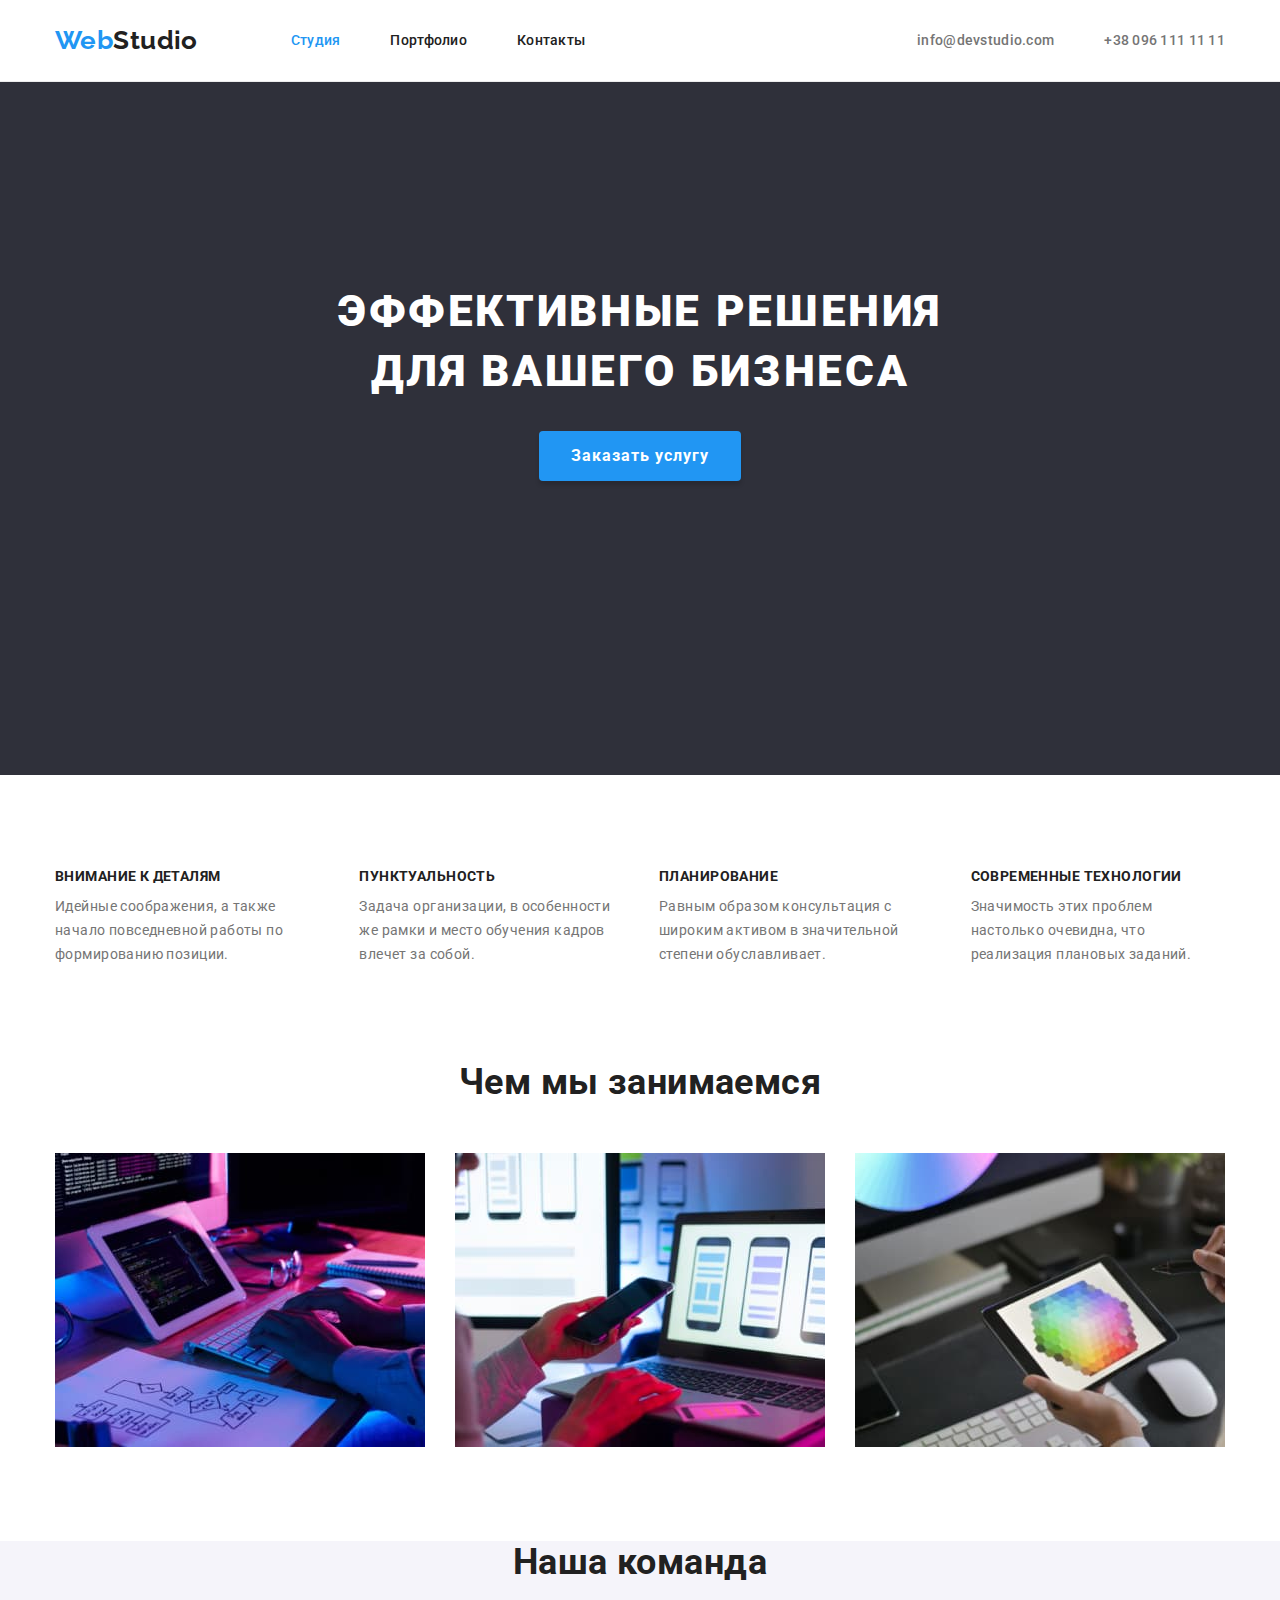
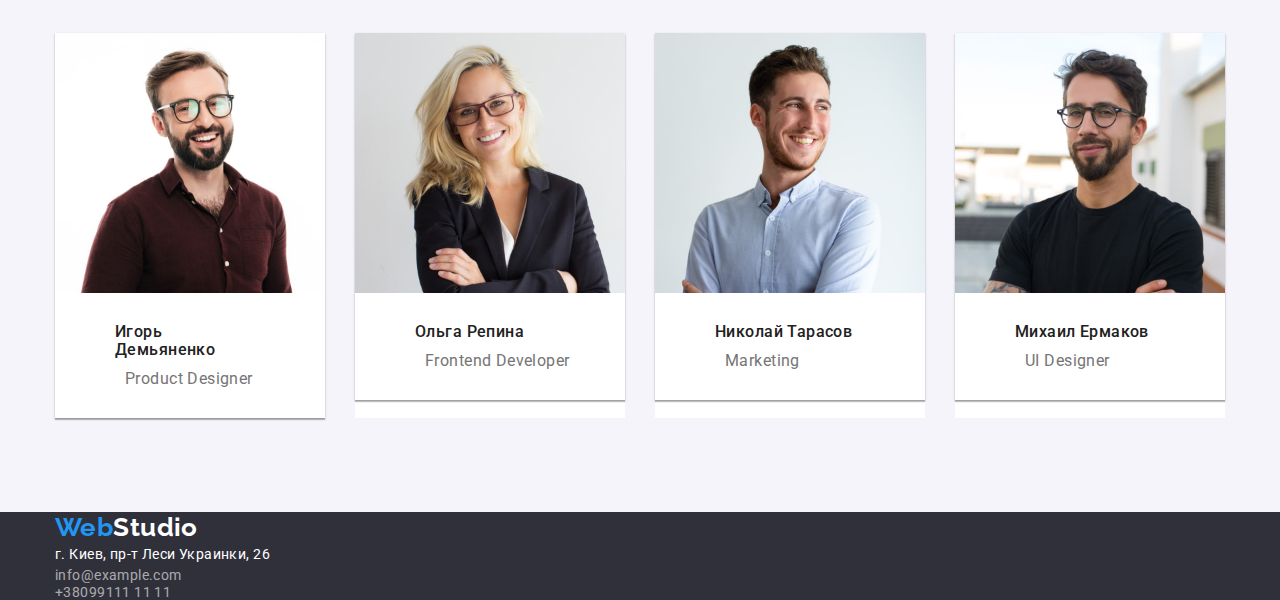
==== commit ad553277: "add project card" ====
--- a/index.html
+++ b/index.html
@@ -114,43 +114,42 @@
                 <div class="card-thumb">
                   <img src="./images/imgteam1.jpg" alt="Product Designer" width="270" />
                 </div>
-
                 <div class="card-content">
                   <h3 class="teamtext-big">Игорь Демьяненко</h3>
                   <p class="teamtext-small" lang="eu">Product Designer</p>
                 </div>
               </article>
             </li>
+
             <li class="team-item">
               <article class="card">
                 <div class="card-thumb">
                   <img src="./images/imgteam2.jpg" alt="Frontend Developer" width="270" />
                 </div>
-
                 <div class="card-content">
                   <h3 class="teamtext-big">Ольга Репина</h3>
                   <p class="teamtext-small" lang="eu">Frontend Developer</p>
                 </div>
               </article>
             </li>
+
             <li class="team-item">
               <article class="card">
                 <div class="card-thumb">
                   <img src="./images/imgteam3.jpg" alt="Marketing" width="270" />
                 </div>
-
                 <div class="card-content">
                   <h3 class="teamtext-big">Николай Тарасов</h3>
                   <p class="teamtext-small" lang="eu">Marketing</p>
                 </div>
               </article>
             </li>
+
             <li class="team-item">
               <article class="card">
                 <div class="card-thumb">
                   <img src="./images/imgteam4.jpg" alt="UI Designer" width="270" />
                 </div>
-
                 <div class="card-content">
                   <h3 class="teamtext-big">Михаил Ермаков</h3>
                   <p class="teamtext-small" lang="eu">UI Designer</p>
--- a/css/styles.css
+++ b/css/styles.css
@@ -31,7 +31,7 @@
   --background-header: #ffffff;
   --background-efect: #2f303a;
   --background-ourteam-color: #f5f4fa;
-  --line-header: #ececec;
+  --border-card-project-line: 1px solid #eeeeee;
   --background-buttom: #f5f4fa;
   --background-buttom-accent: #2196f3;
   --background-buttom-zakaz-hover: #188ce8;
@@ -47,7 +47,7 @@
   --footerbackground-color: #2f303a;
   --footer-text: rgba(255, 255, 255, 0.6);
   --footer-text-color: #ffffff;
-  --barder-line: 1px solid #ececec;
+  --border-line: 1px solid #ececec;
 }
 /* html {
   box-sizing: border-box;
@@ -94,7 +94,7 @@
   letter-spacing: 0.03em;
 }
 .header {
-  border-bottom: var(--barder-line);
+  border-bottom: var(--border-line);
   background: var(--background-header);
 }
 .conteiner {
@@ -279,7 +279,7 @@
   background-color: var(--background-buttom-accent);
 }
 
-/* project  */
+/* project  сєтка*/
 .project {
   display: flex;
   flex-wrap: wrap;
@@ -295,9 +295,15 @@
   /* border: 1px solid var(--border-color); */
 }
 
-/* CARD SET */
-
+/* CARD SET PROJECT*/
+.card-content-project {
+  padding: 20px 24px;
+}
+.card-project {
+  border: var(--border-card-project-line);
+}
 .project-big {
+  margin-bottom: 4px;
   font-weight: 700;
   font-size: 18px;
   line-height: 2;
@@ -455,7 +461,7 @@
   text-align: center;
   color: var(--primary-text-color);
 }
-/* Карточки наша команда */
+/* CARD SET OUR TEAM */
 .team-list {
   display: flex;
   flex-wrap: wrap;
@@ -476,7 +482,6 @@
 .card-content {
   padding: 30px 0px;
 }
-
 .teamtext-big {
   padding-left: 60px;
   padding-right: 59px;
@@ -488,7 +493,6 @@
 }
 .teamtext-small {
   padding-left: 70px;
-  margin-bottom: 30px;
   font-weight: 400;
   font-size: 16px;
   line-height: 1.19;
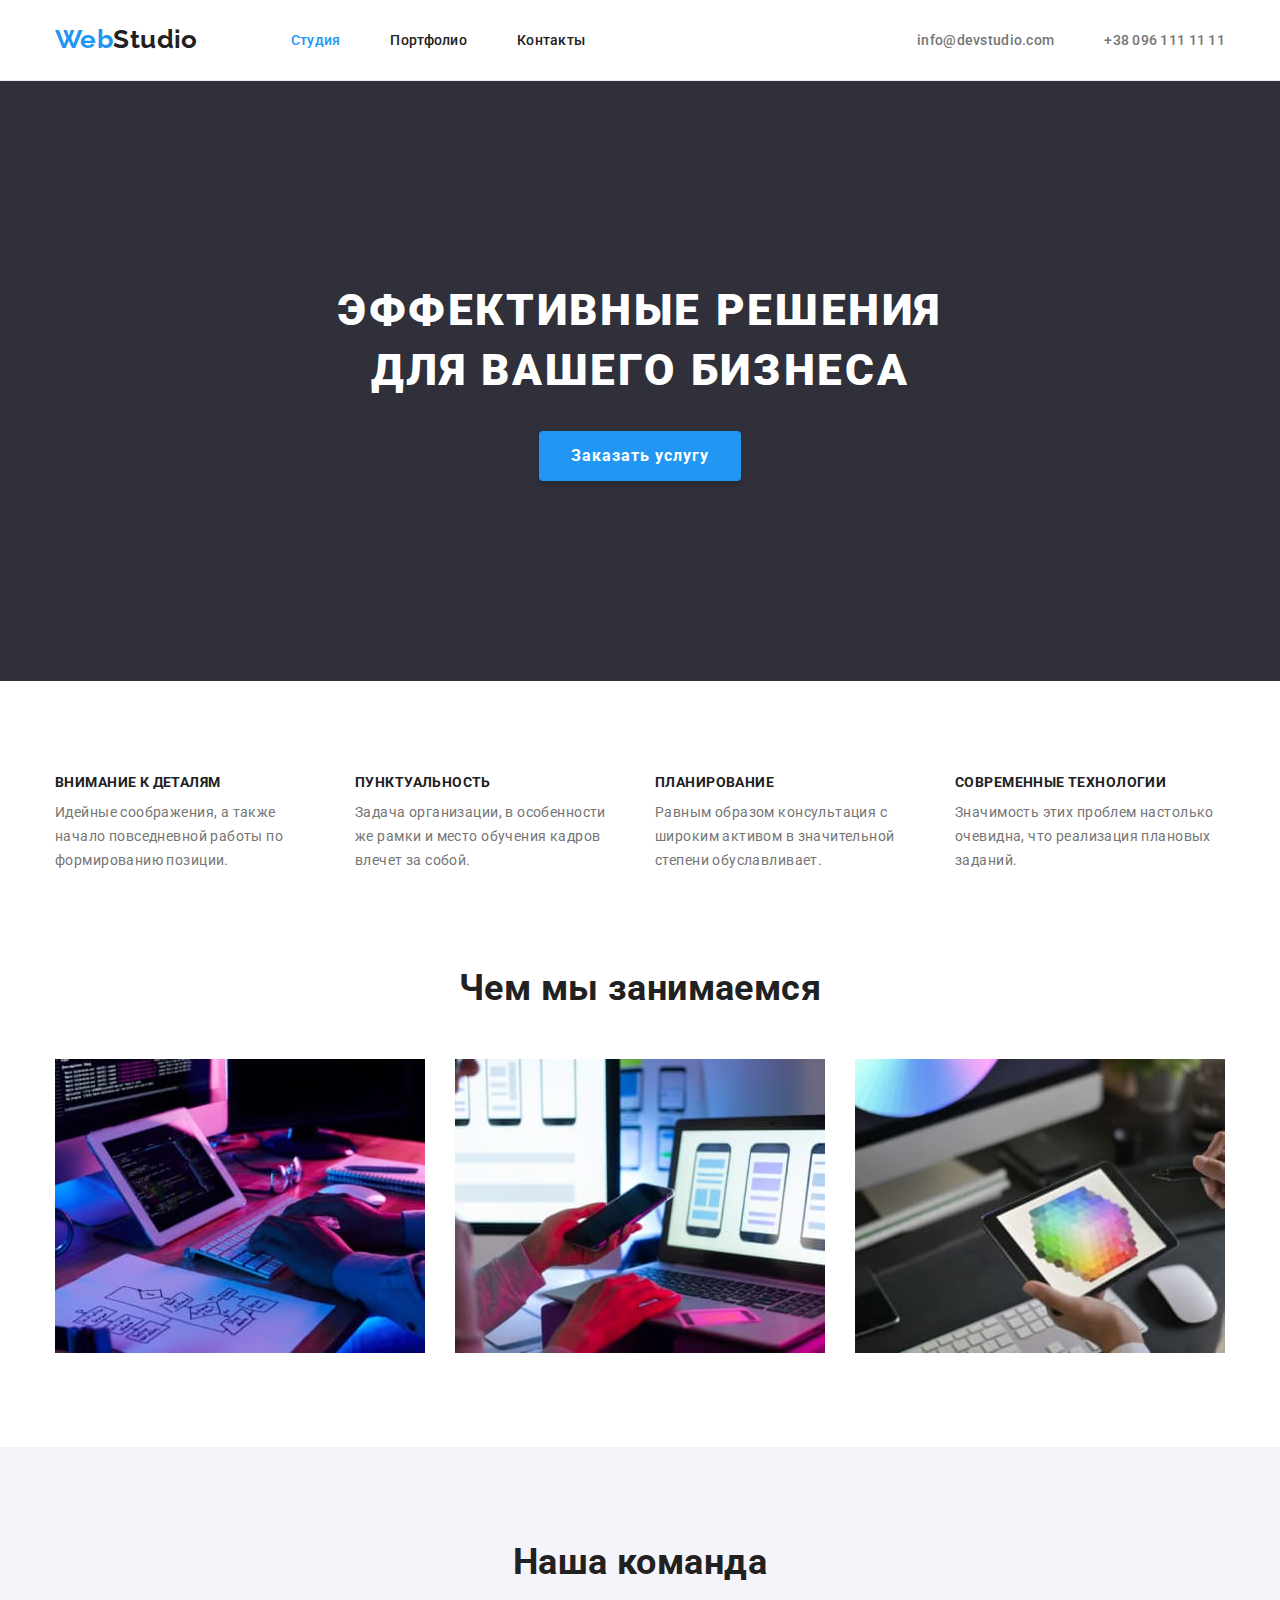
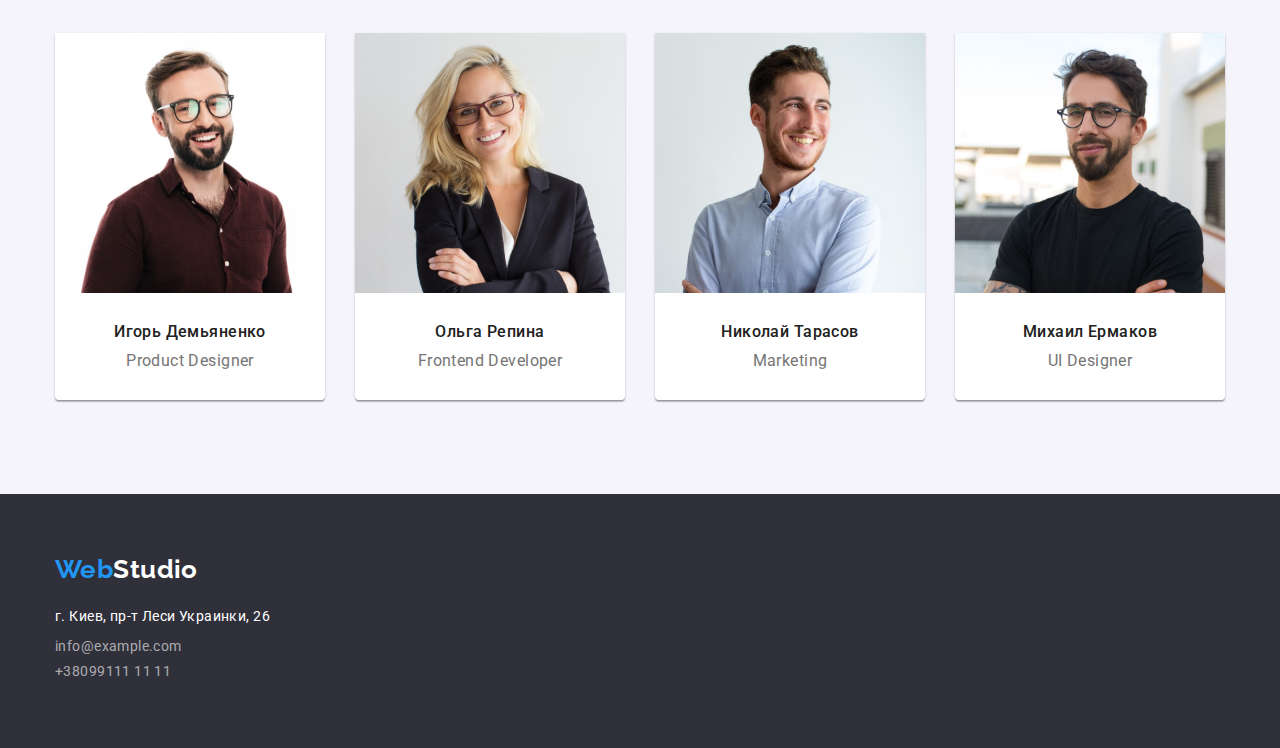
==== commit deef2d19: "add flex-basis for особливості" ====
--- a/index.html
+++ b/index.html
@@ -46,8 +46,10 @@
     <!-- ефективне рішення -->
     <main>
       <section class="section efect">
-        <h1 class="texth1">Эффективные решения для вашего бизнеса</h1>
-        <button type="button" class="button-zakaz">Заказать услугу</button>
+        <div class="conteiner">
+          <h1 class="texth1">Эффективные решения для вашего бизнеса</h1>
+          <button type="button" class="button-zakaz">Заказать услугу</button>
+        </div>
       </section>
       <!-- особливості -->
       <section class="section special">
--- a/css/styles.css
+++ b/css/styles.css
@@ -31,7 +31,6 @@
   --background-header: #ffffff;
   --background-efect: #2f303a;
   --background-ourteam-color: #f5f4fa;
-  --border-card-project-line: 1px solid #eeeeee;
   --background-buttom: #f5f4fa;
   --background-buttom-accent: #2196f3;
   --background-buttom-zakaz-hover: #188ce8;
@@ -40,10 +39,11 @@
   --box-shadow-buttom-studio: 0px 4px 4px rgba(0, 0, 0, 0.15);
   --box-shadow-team: 0px 1px 3px rgba(0, 0, 0, 0.12), 0px 1px 1px rgba(0, 0, 0, 0.14),
     0px 2px 1px rgba(0, 0, 0, 0.2);
+  --border-radius-card-team: 0px 0px 4px 4px;
   --background-color: #ffffff;
   --background-box: #ffffff;
   --background-img-team: #ffffff;
-  --border-color: #eeeeee;
+  --border-card-project-line: 1px solid #eeeeee;
   --footerbackground-color: #2f303a;
   --footer-text: rgba(255, 255, 255, 0.6);
   --footer-text-color: #ffffff;
@@ -109,41 +109,43 @@
   padding: 94px 0px;
   /* background-color: orange; */
 }
-/* логотип WebStudio */
+/* ------------- логотип WebStudio -------------*/
 .header-navig {
   display: flex;
+}
+.header-nav {
+  display: flex;
   align-items: center;
 }
-.header-nav {
-  display: flex;
-  margin-left: 93px;
-  /* align-items: center; */
-}
 .header-logo {
-  color: var(--accent-color);
-
   font-family: 'Raleway';
   font-weight: 700;
   font-size: 26px;
   line-height: 1.2;
+  padding: 24px 0 25px 0;
+  margin-right: 93px;
+
+  color: var(--accent-color);
 }
 .header-logoblack {
   color: var(--primary-text-color);
 }
 
-/* навігація Студия */
+/* --------------- навігація Студия -------------*/
 .header-item:not(:last-child) {
   margin-right: 50px;
-  /* outline: 1px solid red; */
-}
+}
+/* або через селектор сусіда */
+/* .header .header-item + .header-item {
+  margin-left: 50px;
+} */
 .headerlink {
-  display: block;
   padding: 32px 0;
-
-  color: var(--primary-text-color);
   font-weight: 500;
   line-height: 1.2;
   letter-spacing: 0.02em;
+
+  color: var(--primary-text-color);
 }
 .headerlink.current {
   color: var(--accent-color);
@@ -160,15 +162,14 @@
   margin-left: auto;
   align-items: center;
 }
-/* .header-nav .header-item + .header-item { bgc 
-  margin-left: 50px;
-} */
 .headermail,
 .headertel {
+  padding: 32px 0;
   cursor: pointer;
   font-weight: 500;
   line-height: 1.2;
   letter-spacing: 0.02em;
+
   color: var(--second-text-color);
 }
 
@@ -197,8 +198,10 @@
 .filter {
   display: flex;
   margin-right: 8px;
+  margin-bottom: 50px;
   padding: 6px 22px;
   border-radius: 4px;
+  justify-content: center;
   font-family: inherit;
   font-weight: 500;
   font-size: 16px;
@@ -207,14 +210,6 @@
   cursor: pointer;
 
   color: var(--primary-text-color);
-  /* background: var(--background-buttom); */
-}
-.filter .filter-item + .filter-item {
-  margin-right: 8px;
-}
-.filterbuttom {
-  margin-left: 280px;
-  margin-bottom: 50px;
 }
 .vse {
   min-width: 73px;
@@ -279,7 +274,7 @@
   background-color: var(--background-buttom-accent);
 }
 
-/* project  сєтка*/
+/* ------------ PROJECT  SITKA -----------*/
 .project {
   display: flex;
   flex-wrap: wrap;
@@ -292,15 +287,12 @@
   flex-basis: calc(100% / 3 - var(--box-cards-gap));
 
   background: var(--background-box);
-  /* border: 1px solid var(--border-color); */
-}
-
-/* CARD SET PROJECT*/
+  border: var(--border-card-project-line);
+}
+
+/*------------------ CARD SET PROJECT ---------------*/
 .card-content-project {
   padding: 20px 24px;
-}
-.card-project {
-  border: var(--border-card-project-line);
 }
 .project-big {
   margin-bottom: 4px;
@@ -316,50 +308,16 @@
   color: var(--second-text-color);
 }
 
-/* підвал */
-.footer {
-  background: var(--footerbackground-color);
-}
-.footer-logo {
-  font-family: 'Raleway';
-  font-weight: 700;
-  font-size: 26px;
-  line-height: 1.2;
-  color: var(--accent-color);
-}
-.footer-logowhite {
-  color: var(--accent-color-text);
-}
-.footer-address {
-  font-style: inherit;
-}
-
-.footer-streat {
-  line-height: 1.71;
-  letter-spacing: 0.03em;
-  color: var(--footer-text-color);
-}
-.footer-item > a:hover,
-.footer-item > a:focus {
-  color: var(--accent-color);
-}
-.footermail-link,
-.footertel-link {
-  letter-spacing: 0.03em;
-  color: var(--footer-text);
-  text-decoration: none;
-}
-
-/* css index */
-
-/* ефективне рішення */
+/*------------------- css index --------------*/
+
+/* -------------- ефективне рішення --------------*/
 .efect {
-  padding-top: 0px;
+  padding-top: 200px;
+  padding-bottom: 200px;
   text-align: center;
   background-color: var(--background-efect);
 }
 .texth1 {
-  padding-top: 200px;
   margin: 0 auto;
   margin-bottom: 30px;
   max-width: 696px;
@@ -372,11 +330,12 @@
   color: var(--accent-color-text);
 }
 
-/* кнопка */
+/*------------ кнопка -------------*/
 .button-zakaz {
   display: inline-block;
+  min-width: 200px;
+  height: 50px;
   padding: 10px 32px;
-  margin-bottom: 200px;
   border: 0px solid transparent;
   font-family: inherit;
   font-weight: 700;
@@ -385,8 +344,6 @@
   align-items: center;
   text-align: center;
   letter-spacing: 0.06em;
-  min-width: 200px;
-  height: 50px;
 
   box-shadow: var(--box-shadow-buttom-studio);
   border-radius: 4px;
@@ -398,15 +355,19 @@
   color: var(--accent-color-text);
   background-color: var(--background-buttom-zakaz-hover);
 }
-/* особливості */
-/* .special {
-  padding-top: 0px;
-} */
+
+/*----------------- особливості ----------------*/
 .title-list {
   display: flex;
+  flex-wrap: wrap;
+  margin-left: calc(-1 * var(--box-cards-gap));
+}
+.title-list > .special-item {
+  margin-left: var(--box-cards-gap);
+  flex-basis: calc(100% / 4 - var(--box-cards-gap));
 }
 .special-big {
-  padding-bottom: 10px;
+  margin-bottom: 10px;
   font-weight: 700;
   font-size: 14px;
   line-height: 1.14;
@@ -420,11 +381,8 @@
   line-height: 1.71;
   color: var(--second-text-color);
 }
-.special-item:not(:last-child) {
-  padding-right: 30px;
-}
-
-/* чим ми займаємося */
+
+/*------------ чим ми займаємося -------------*/
 .chem {
   padding-top: 0px;
 }
@@ -446,7 +404,6 @@
 
 /* наша команда */
 .ourteam {
-  padding-top: 0px;
   background: var(--background-ourteam-color);
 }
 
@@ -477,14 +434,14 @@
 } */
 
 .card {
+  border-radius: var(--border-radius-card-team);
   box-shadow: var(--box-shadow-team);
 }
 .card-content {
+  text-align: center;
   padding: 30px 0px;
 }
 .teamtext-big {
-  padding-left: 60px;
-  padding-right: 59px;
   margin-bottom: 10px;
   font-weight: 500;
   font-size: 16px;
@@ -492,9 +449,51 @@
   color: var(--primary-text-color);
 }
 .teamtext-small {
-  padding-left: 70px;
   font-weight: 400;
   font-size: 16px;
   line-height: 1.19;
   color: var(--second-text-color);
 }
+
+/* підвал */
+.footer {
+  padding: 60px 0;
+  background: var(--footerbackground-color);
+}
+.footer-logo {
+  display: inline-block;
+  margin-bottom: 20px;
+  font-family: 'Raleway';
+  font-weight: 700;
+  font-size: 26px;
+  line-height: 1.2;
+  color: var(--accent-color);
+}
+.footer-logowhite {
+  color: var(--accent-color-text);
+}
+.footer-address {
+  font-style: inherit;
+}
+.footer-item {
+  margin-bottom: 9px;
+}
+.footer-item:not(:last-child) {
+  margin-bottom: 9px;
+}
+
+.footer-streat {
+  line-height: 1.71;
+  letter-spacing: 0.03em;
+  color: var(--footer-text-color);
+}
+.footer-item > a:hover,
+.footer-item > a:focus {
+  color: var(--accent-color);
+}
+.footermail-link,
+.footertel-link {
+  letter-spacing: 0.03em;
+  color: var(--footer-text);
+  text-decoration: none;
+}
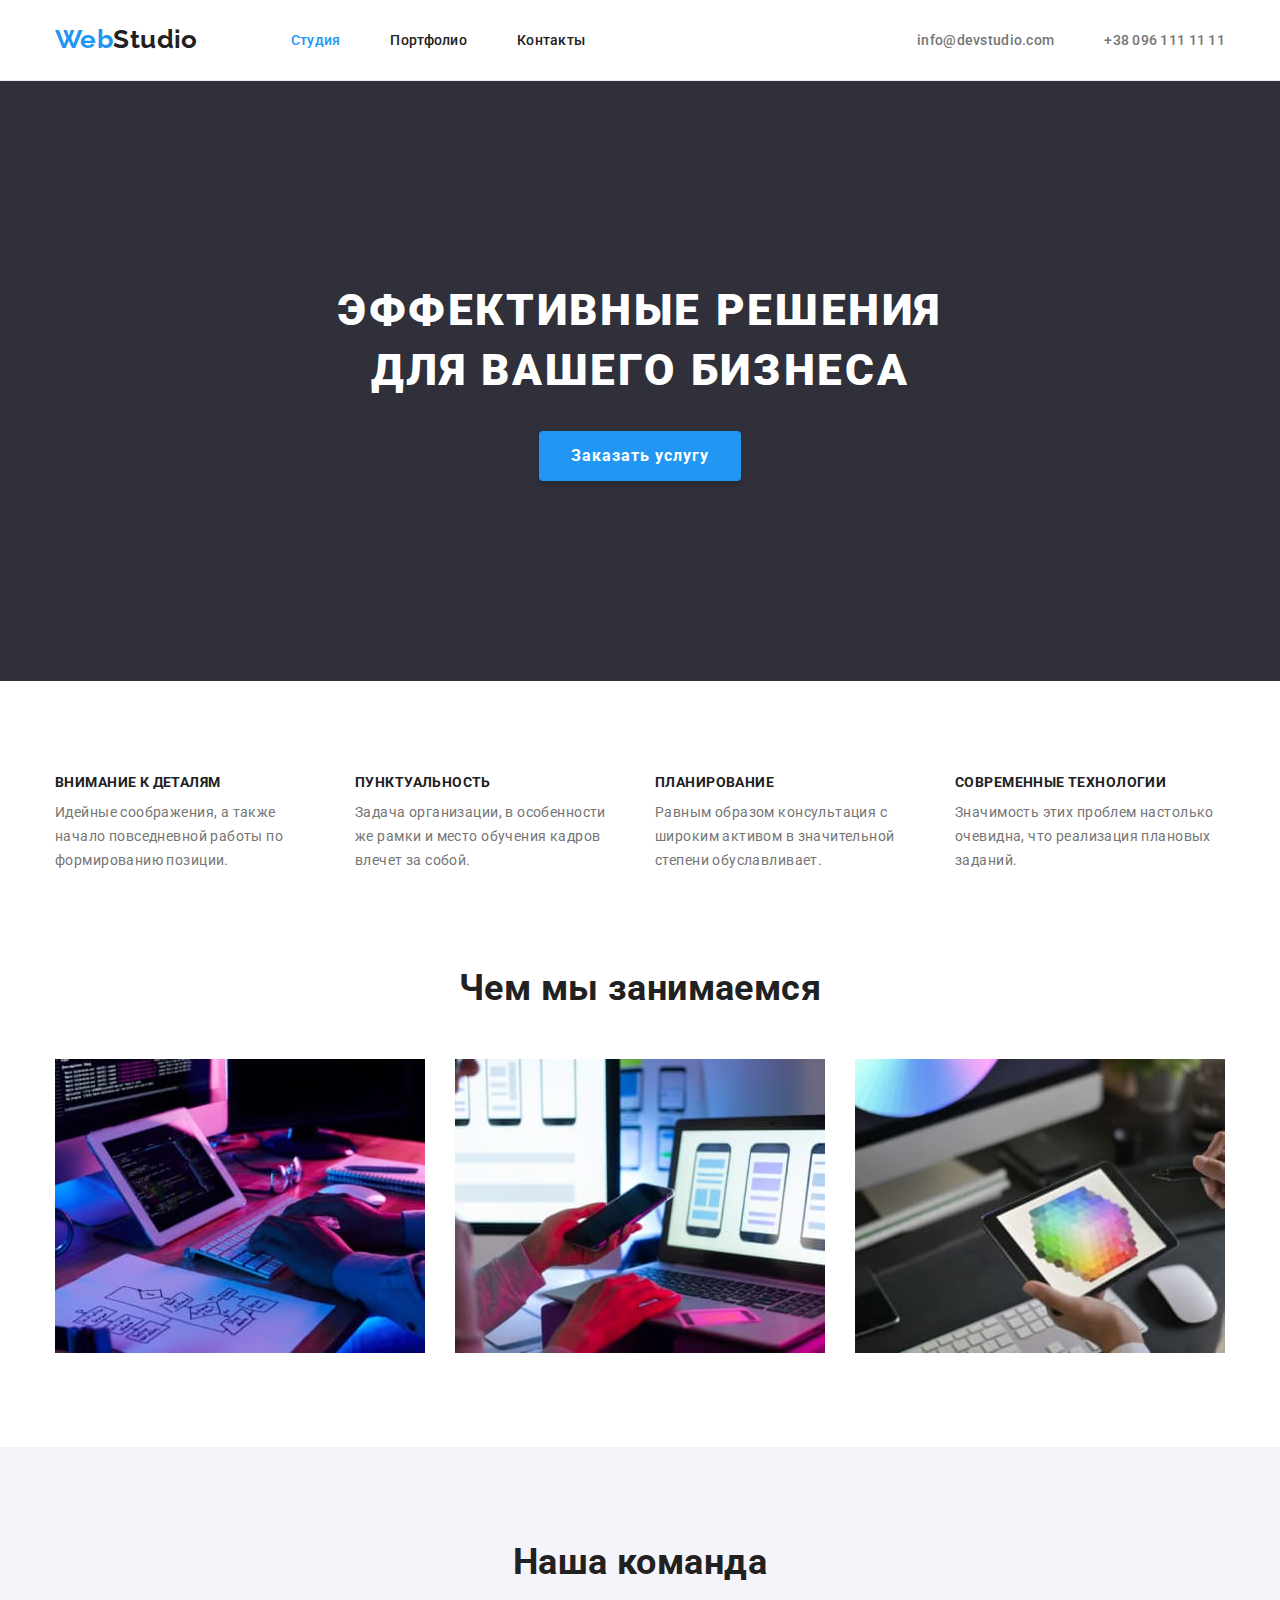
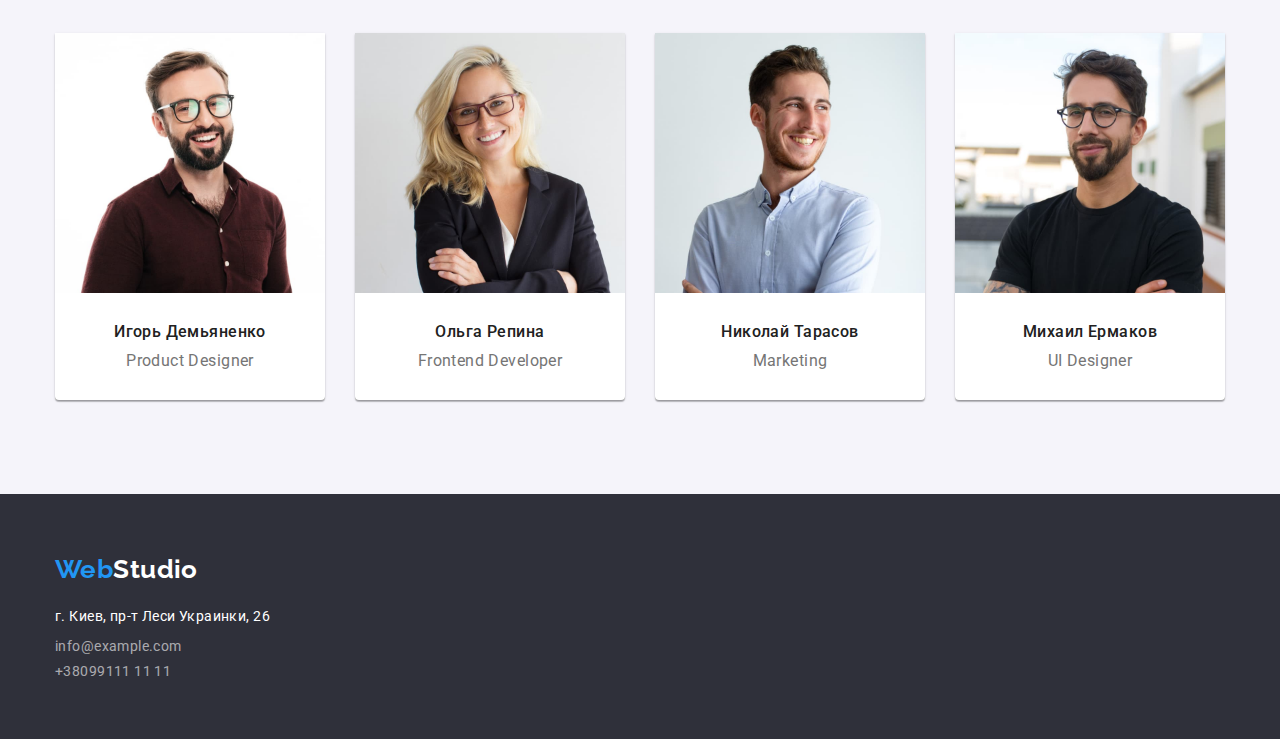
==== commit 526d8114: "changed language attribute" ====
--- a/index.html
+++ b/index.html
@@ -45,9 +45,9 @@
     </header>
     <!-- ефективне рішення -->
     <main>
-      <section class="section efect">
+      <section class="section hero">
         <div class="conteiner">
-          <h1 class="texth1">Эффективные решения для вашего бизнеса</h1>
+          <h1 class="hero-text">Эффективные решения для вашего бизнеса</h1>
           <button type="button" class="button-zakaz">Заказать услугу</button>
         </div>
       </section>
@@ -118,7 +118,7 @@
                 </div>
                 <div class="card-content">
                   <h3 class="teamtext-big">Игорь Демьяненко</h3>
-                  <p class="teamtext-small" lang="eu">Product Designer</p>
+                  <p class="teamtext-small" lang="en">Product Designer</p>
                 </div>
               </article>
             </li>
@@ -130,7 +130,7 @@
                 </div>
                 <div class="card-content">
                   <h3 class="teamtext-big">Ольга Репина</h3>
-                  <p class="teamtext-small" lang="eu">Frontend Developer</p>
+                  <p class="teamtext-small" lang="en">Frontend Developer</p>
                 </div>
               </article>
             </li>
@@ -142,7 +142,7 @@
                 </div>
                 <div class="card-content">
                   <h3 class="teamtext-big">Николай Тарасов</h3>
-                  <p class="teamtext-small" lang="eu">Marketing</p>
+                  <p class="teamtext-small" lang="en">Marketing</p>
                 </div>
               </article>
             </li>
@@ -154,7 +154,7 @@
                 </div>
                 <div class="card-content">
                   <h3 class="teamtext-big">Михаил Ермаков</h3>
-                  <p class="teamtext-small" lang="eu">UI Designer</p>
+                  <p class="teamtext-small" lang="en">UI Designer</p>
                 </div>
               </article>
             </li>
--- a/css/styles.css
+++ b/css/styles.css
@@ -155,7 +155,7 @@
   color: var(--accent-color);
 }
 
-/* мейл і тел */
+/*------------------- мейл і тел ---------------*/
 
 .header-contact {
   display: flex;
@@ -182,7 +182,7 @@
   color: var(--accent-color);
 }
 
-/* фильтр */
+/*--------------- фильтр -----------*/
 .visually-hidden {
   position: absolute;
   width: 1px;
@@ -274,7 +274,7 @@
   background-color: var(--background-buttom-accent);
 }
 
-/* ------------ PROJECT  SITKA -----------*/
+/* ------------ PROJECT - SITKA -----------*/
 .project {
   display: flex;
   flex-wrap: wrap;
@@ -289,6 +289,25 @@
   background: var(--background-box);
   border: var(--border-card-project-line);
 }
+/*------- або ---- PROJECT - SITKA ----- по-іншому --------*/
+/* .project {
+  display: flex;
+  flex-wrap: wrap;
+  margin: -15px;
+}
+.project > .box-cards {
+  margin: 15px;
+  flex-basis: calc(100% / 3 - 30px);
+  background: var(--background-box);
+  border: var(--border-card-project-line);
+} */
+
+/*------- або ---- PROJECT - SITKA ----- gap ( Gutter) --------*/
+/* .project {
+  display: flex;
+  flex-wrap: wrap;
+  gap: 30px;
+} */
 
 /*------------------ CARD SET PROJECT ---------------*/
 .card-content-project {
@@ -311,13 +330,13 @@
 /*------------------- css index --------------*/
 
 /* -------------- ефективне рішення --------------*/
-.efect {
+.hero {
   padding-top: 200px;
   padding-bottom: 200px;
   text-align: center;
   background-color: var(--background-efect);
 }
-.texth1 {
+.hero-text {
   margin: 0 auto;
   margin-bottom: 30px;
   max-width: 696px;
@@ -372,6 +391,7 @@
   font-size: 14px;
   line-height: 1.14;
   text-transform: uppercase;
+
   color: var(--primary-text-color);
 }
 /* застосовано іншу специфічність css */
@@ -379,6 +399,7 @@
   font-weight: 400;
   font-size: 14px;
   line-height: 1.71;
+
   color: var(--second-text-color);
 }
 
@@ -392,21 +413,20 @@
   font-size: 36px;
   line-height: 1.17;
   text-align: center;
+
   color: var(--primary-text-color);
 }
 .chem-list {
   display: flex;
-  /* flex-wrap: wrap; */
 }
 .chem-list .chem-item + .chem-item {
   margin-left: 30px;
 }
 
-/* наша команда */
+/*------------- наша команда ----------*/
 .ourteam {
   background: var(--background-ourteam-color);
 }
-
 .team-item {
   background-color: var(--background-img-team);
 }
@@ -416,9 +436,10 @@
   font-size: 36px;
   line-height: 1.17;
   text-align: center;
-  color: var(--primary-text-color);
-}
-/* CARD SET OUR TEAM */
+
+  color: var(--primary-text-color);
+}
+/* --------- CARD SET ------ OUR TEAM ---------*/
 .team-list {
   display: flex;
   flex-wrap: wrap;
@@ -446,18 +467,21 @@
   font-weight: 500;
   font-size: 16px;
   line-height: 1.12;
+
   color: var(--primary-text-color);
 }
 .teamtext-small {
   font-weight: 400;
   font-size: 16px;
   line-height: 1.19;
+
   color: var(--second-text-color);
 }
 
-/* підвал */
+/*--------------- підвал ------------*/
 .footer {
   padding: 60px 0;
+
   background: var(--footerbackground-color);
 }
 .footer-logo {
@@ -467,6 +491,7 @@
   font-weight: 700;
   font-size: 26px;
   line-height: 1.2;
+
   color: var(--accent-color);
 }
 .footer-logowhite {
@@ -475,16 +500,11 @@
 .footer-address {
   font-style: inherit;
 }
-.footer-item {
-  margin-bottom: 9px;
-}
 .footer-item:not(:last-child) {
   margin-bottom: 9px;
 }
-
 .footer-streat {
   line-height: 1.71;
-  letter-spacing: 0.03em;
   color: var(--footer-text-color);
 }
 .footer-item > a:hover,
